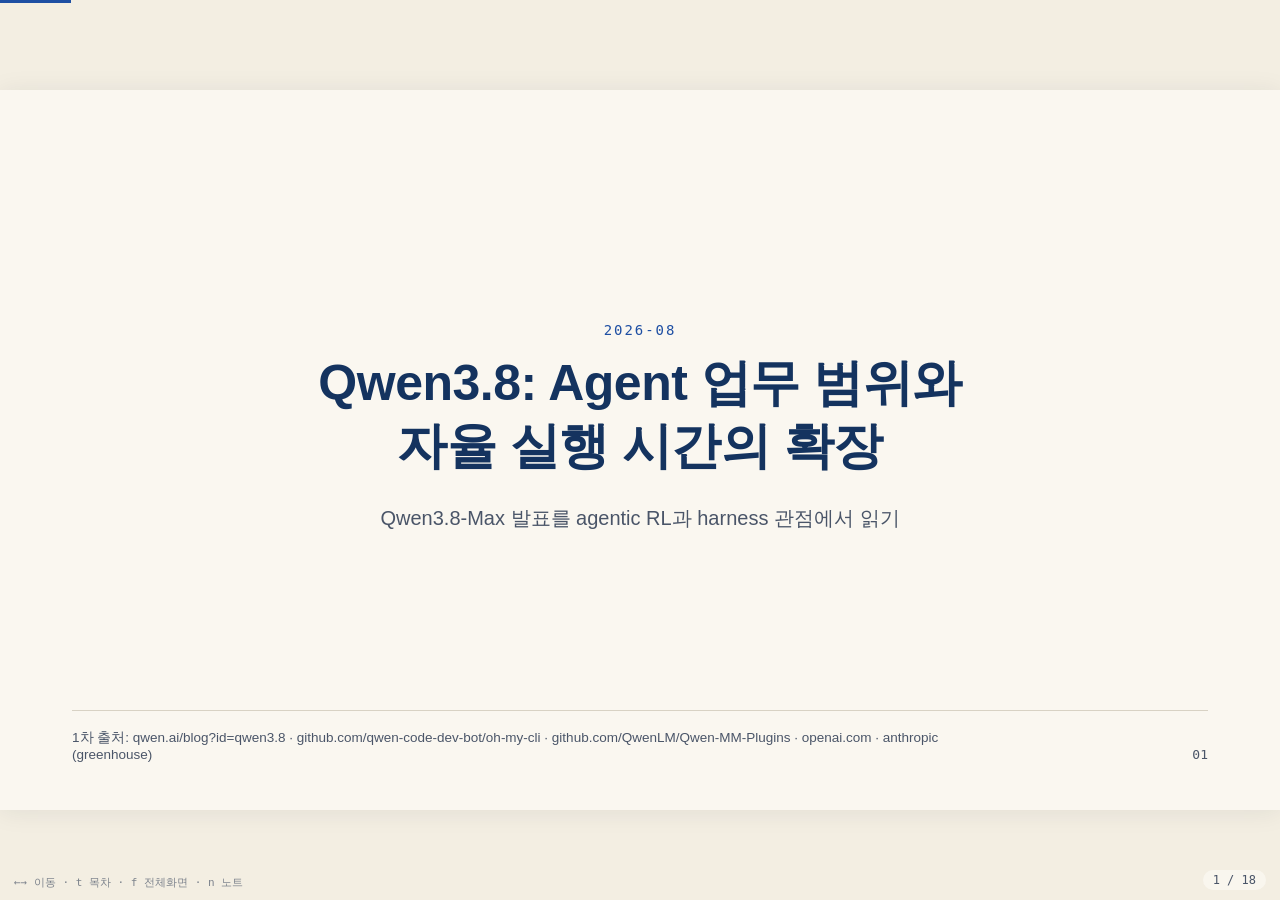
==== docs/index.html @ dcc26cba "oh-my-cli 영상 16:9 비율 고정, GitHub 스크린샷 poster 제거, 크게 열기 링크 추가 Co-Authored-By: Claude Fable 5 <noreply@" ====
<!DOCTYPE html>
<html lang="ko">
<head>
<meta charset="utf-8">
<meta name="viewport" content="width=device-width, initial-scale=1">
<title>Qwen3.8: Agent 업무 범위와 자율 실행 시간의 확장</title>
<link rel="stylesheet" href="styles/deck.css">
<link rel="stylesheet" href="styles/print.css">
</head>
<body>

<div id="progress"></div>
<div id="hud"></div>
<div id="help">←→ 이동 · t 목차 · f 전체화면 · n 노트</div>
<div id="toc"><h2>목차</h2><ol></ol></div>
<div id="notesPanel"></div>

<div id="stage">

<!-- ═══════════ 1. 오프닝 ═══════════ -->
<section class="slide" data-title="오프닝 — 모델인가, 시스템인가">
  <div class="slide-body center">
    <div class="kicker">2026-08</div>
    <h1 style="font-size:50px; max-width:1050px">Qwen3.8: Agent 업무 범위와<br>자율 실행 시간의 확장</h1>
    <p style="margin-top:26px; font-size:20px; color:var(--ink-soft)">
      Qwen3.8-Max 발표를 agentic RL과 harness 관점에서 읽기
    </p>
  </div>
  <div class="footer">
    <span class="src">1차 출처: qwen.ai/blog?id=qwen3.8 · github.com/qwen-code-dev-bot/oh-my-cli · github.com/QwenLM/Qwen-MM-Plugins · openai.com · anthropic (greenhouse)</span>
    <span class="pagenum">01</span>
  </div>
  <aside class="notes">
    <p><b>1분.</b> 훅: "Qwen3.8 발표에서 benchmark 표보다 오래 기억에 남는 건, 16일 동안 사람 개입 없이 CLI 제품을 유지보수한 저장소와 500턴짜리 칩 설계 trajectory다."</p>
    <p>오늘 발표는 리뷰가 아니라 해석이다: 이 발표가 agentic RL과 harness 관점에서 무엇을 의미하는가. 공식 주장과 발표자 해석을 색으로 구분해 두었다(파랑=Qwen 공식, 주황=해석).</p>
  </aside>
</section>

<!-- ═══════════ 2. 무엇이 다른가 ═══════════ -->
<section class="slide" data-title="Qwen3.8 발표가 일반 model release와 다른 점">
  <div class="kicker">Why this release is different</div>
  <h2>지식·추론·context 길이가 아니라, "어디까지 맡길 수 있는가"를 보여준다</h2>
  <div class="slide-body">
    <div class="cols">
      <div>
        <h3>기존 frontier release의 서사</h3>
        <ul>
          <li>지식·추론 benchmark 점수</li>
          <li>context length 확장</li>
          <li>단일 응답 품질 (one-shot answer quality)</li>
          <li>모델 카드 중심의 능력 서술</li>
        </ul>
      </div>
      <div>
        <h3>Qwen3.8 발표의 서사</h3>
        <ul>
          <li>16일 자율 운영된 실제 GitHub 프로젝트 <span class="ev l2">repo 확인</span></li>
          <li>125시간 논문 재현·개선 run <span class="ev l1">공식 주장</span></li>
          <li>500-turn 칩 설계 trajectory <span class="ev l1">공식 주장</span></li>
          <li>RL environment scaling 방법론 자체를 서술</li>
        </ul>
      </div>
    </div>
    <div class="card" style="font-size:15.5px; padding:10px 18px; margin-bottom:10px">
      <strong>Model 기본 사항</strong> — Qwen3.8-Max: 2.4T params (95B active) <span class="ev l1">공식</span> ·
      Qwen-Max급 최초 open weights ("next week" 예고, 발표 시점 미공개) · 1M context는 본문이 아닌
      Codex/OpenClaw config snippet에서만 확인 · tech report/model card 없음 (2026-08-07 기준)
    </div>
    <div class="interp">
      Frontier 경쟁이 "답변 품질"에서 "검증 가능한 feedback loop 안에서 얼마나 복잡한 일을
      얼마나 오래 자율적으로 끝내는가"로 확장되고 있다.
    </div>
  </div>
  <div class="footer"><span class="src">"Qwen3.8-Max: A New Bar for Coding and Cowork" — qwen.ai/blog?id=qwen3.8, 2026-08-03 발표, 2026-08-07 열람</span><span class="pagenum">02</span></div>
  <aside class="notes">
    <p><b>1.5분.</b> 청중이 이미 아는 것(벤치마크 릴리스의 전형적 구조)은 왼쪽 열로 한 문장에 처리. 오른쪽 열의 세 사례가 오늘 발표의 뼈대라고 예고.</p>
    <p>주의: "Qwen3.8이 최고 모델"이라는 주장을 하려는 게 아님을 명시. 증거 수준 배지 체계(공식 주장/repo 확인/해석)를 여기서 소개.</p>
  </aside>
</section>

<!-- ═══════════ 3. 3층 분해 ═══════════ -->
<section class="slide" data-title="무엇이 바뀌었나 — architecture가 아니라 environment">
  <div class="kicker">What actually changed</div>
  <h2>아키텍처는 Qwen3.5 그대로 — 바뀐 것은 RL environment다</h2>
  <div class="slide-body">
    <div class="cols" style="gap:22px">
      <div class="card" style="border-top:4px solid var(--line)">
        <h3 style="color:var(--ink-soft)">Model architecture — 새것 없음</h3>
        <ul style="font-size:18px">
          <li>"Built upon the architectural foundation of Qwen 3.5" <span class="ev l1">공식</span></li>
          <li>2.4T params (95B active)로 scale</li>
          <li>새 아키텍처 요소 발표 없음 · tech report 없음</li>
        </ul>
      </div>
      <div class="card" style="border-top:4px solid var(--blue)">
        <h3>Post-training — RL environment 다양화</h3>
        <ul style="font-size:18px">
          <li>Task × Workspace × Harness 조합 확장</li>
          <li>universal reward · 4축 online balancer</li>
          <li>학습 환경 = Claude Code·Codex 등 <strong>실제 inference harness</strong> 그 자체</li>
        </ul>
      </div>
      <div class="card" style="border-top:4px solid var(--amber)">
        <h3>발표 방식 — 극한 use case 시연</h3>
        <ul style="font-size:18px">
          <li>16일 자율 소프트웨어 운영 (oh-my-cli)</li>
          <li>125시간 논문 재현·개선</li>
          <li>500-turn 칩 설계</li>
        </ul>
      </div>
    </div>
    <div class="interp" style="margin-top:8px">
      이 RL 학습의 목적은 결국 <strong>inference-time harness를 잘 쓰는 모델</strong>을 만드는 것이다.
      Qwen3.8의 새로움은 model architecture가 아니라, 얼마나 다양한 environment에서 RL을 돌렸는가와
      그 결과를 얼마나 긴 자율 실행으로 보여주는가에 있다.
    </div>
  </div>
  <div class="footer"><span class="src">"Built upon the architectural foundation of Qwen 3.5, Qwen 3.8-Max scales to 2.4 trillion parameters" — Qwen3.8 blog</span><span class="pagenum">03</span></div>
  <aside class="notes">
    <p><b>2분.</b> 발표 전체의 프레임을 여기서 세운다: 이번 릴리스에서 모델 쪽의 새로움은 없다(공식적으로 Qwen3.5 아키텍처 기반, 신규 아키텍처 발표 없음). 새로움은 post-training의 RL environment 다양화이고, 그 목적은 inference-time harness 사용 능력이다.</p>
    <p>포인트: 학습에 쓰인 harness(Claude Code, Codex 등)가 곧 사용자가 실제로 쓰는 harness다 — training environment와 inference environment가 같은 물건이라는 것이 이 접근의 핵심. 이후 슬라이드(4: 두 loop, 5–7: environment 확장 방법, 9–13: 극한 use case)가 이 세 칸을 각각 전개한다.</p>
  </aside>
</section>

<!-- ═══════════ 4. 두 개의 loop ═══════════ -->
<section class="slide" data-title="Training loop vs Inference loop">
  <div class="kicker">Two loops, one harness</div>
  <h2>Training-time RL loop와 Inference-time agent loop</h2>
  <div class="slide-body">
    <div class="cols" style="gap:28px">
      <div class="card" style="border-top:4px solid var(--amber)">
        <h3>A · Training-time agentic RL loop</h3>
        <div class="flow" style="justify-content:flex-start; gap:6px">
          <span class="node">Task/workspace sampler</span><span class="arr">→</span>
          <span class="node">Harness/env constructor</span><span class="arr">→</span>
          <span class="node">Policy</span><span class="arr">→</span>
          <span class="node">Tool action ⇄ Env</span><span class="arr">→</span>
          <span class="node">Trajectory</span><span class="arr">→</span>
          <span class="node alt">Verifier / rubric judge</span><span class="arr">→</span>
          <span class="node alt">Reward</span><span class="arr">→</span>
          <span class="node hot">RL learner → weight update</span>
        </div>
      </div>
      <div class="card" style="border-top:4px solid var(--teal)">
        <h3>B · Inference-time agent loop</h3>
        <div class="flow" style="justify-content:flex-start; gap:6px">
          <span class="node">User task</span><span class="arr">→</span>
          <span class="node">Harness</span><span class="arr">→</span>
          <span class="node">Model</span><span class="arr">→</span>
          <span class="node">Tool action ⇄ Env</span><span class="arr">→</span>
          <span class="node alt">Test / verifier</span><span class="arr">→</span>
          <span class="node">retry 또는 완료</span>
        </div>
        <p style="font-size:17px; margin-top:10px; color:var(--ink-soft)">이 loop에서는 일반적으로 <strong>model weight가 업데이트되지 않는다</strong>.</p>
      </div>
    </div>
    <div class="interp">
      "한 번의 500-turn trajectory 안에서 결과가 좋아졌다"는 것은 closed-loop <strong>in-context adaptation</strong>을
      보여준다. 그 자체로 실행 중 model weight가 온라인 업데이트됐다는 뜻은 아니다.
    </div>
  </div>
  <div class="footer"><span class="src">loop 구조: Qwen3.8 blog 서술 기반 발표자 재구성</span><span class="pagenum">04</span></div>
  <aside class="notes">
    <p><b>2분.</b> 두 loop의 앞부분은 동형(model→tool→env→verifier)이고, 차이는 꼬리(reward→learner→weight update)에만 있다는 점을 강조. 그래서 같은 harness를 양쪽에 재사용할 수 있고, 그것이 Qwen 전략의 핵심.</p>
    <p>용어 주의(질문 대비): Qwen 원문의 "self-evolution"·"continuous learning"은 사례별로 (a) context 안에서 다음 action을 바꾸는 in-context adaptation(칩 500-turn, E-commerce 2,000 rounds), 또는 (b) code·workflow 같은 외부 artifact 수정(oh-my-cli)을 가리킨다. 실행 중 weight update는 어느 사례에도 없다 — weight가 바뀌는 것은 training pipeline의 learner뿐.</p>
  </aside>
</section>

<!-- ═══════════ 5. 환경 확장 축 ═══════════ -->
<section class="slide" data-title="Task × Workspace × Harness scaling">
  <div class="kicker">Environment scaling</div>
  <h2>환경을 하나씩 손으로 만들지 않고, 세 축의 곱으로 늘린다</h2>
  <div class="slide-body">
    <div class="card" style="text-align:center; font-family:var(--mono); font-size:19px; padding:14px">
      Environment instance = <span style="color:var(--blue)">Task spec</span> ×
      <span style="color:var(--teal)">Initial workspace</span> ×
      <span style="color:var(--amber)">Harness(category/version/skills)</span> ×
      Tool availability × Verifier/rubric × Budget/termination
    </div>
    <div class="cols" style="flex:1; min-height:0">
    <div class="diagram" style="flex:1.6">
      <svg viewBox="0 0 1130 360" font-family="var(--sans)" font-size="16">
        <defs><marker id="ar" viewBox="0 0 10 10" refX="9" refY="5" markerWidth="7" markerHeight="7" orient="auto"><path d="M0,0L10,5L0,10z" fill="#4a5568"/></marker></defs>
        <g text-anchor="middle">
          <rect x="465" y="6" width="200" height="44" rx="8" fill="#dce7f7" stroke="#1e4fa3" stroke-width="1.5"/>
          <text x="565" y="33" fill="#14335f" font-weight="600">Online task/data balancer</text>
          <line x1="565" y1="50" x2="565" y2="76" stroke="#4a5568" stroke-width="1.5" marker-end="url(#ar)"/>
          <rect x="285" y="78" width="150" height="40" rx="8" fill="#fff" stroke="#1e4fa3" stroke-width="1.5"/><text x="360" y="103" fill="#14335f">Task spec</text>
          <text x="455" y="103" fill="#4a5568">×</text>
          <rect x="475" y="78" width="150" height="40" rx="8" fill="#fff" stroke="#0e7a6e" stroke-width="1.5"/><text x="550" y="103" fill="#0e7a6e">Workspace</text>
          <text x="645" y="103" fill="#4a5568">×</text>
          <rect x="665" y="78" width="180" height="40" rx="8" fill="#fff" stroke="#b4690e" stroke-width="1.5"/><text x="755" y="103" fill="#b4690e">Harness config</text>
          <line x1="565" y1="118" x2="565" y2="140" stroke="#4a5568" stroke-width="1.5" marker-end="url(#ar)"/>
          <rect x="465" y="142" width="200" height="40" rx="8" fill="#dce7f7" stroke="#1e4fa3" stroke-width="1.5"/><text x="565" y="167" fill="#14335f" font-weight="600">Qwen3.8 policy</text>
          <line x1="565" y1="182" x2="565" y2="204" stroke="#4a5568" stroke-width="1.5" marker-end="url(#ar)"/>
          <text x="620" y="198" fill="#4a5568" font-size="13">actions ↓ ↑ observations</text>
          <rect x="445" y="206" width="240" height="40" rx="8" fill="#fff" stroke="#0e7a6e" stroke-width="1.5"/><text x="565" y="231" fill="#0e7a6e">Tools / runtime / GUI / files</text>
          <line x1="565" y1="246" x2="565" y2="268" stroke="#4a5568" stroke-width="1.5" marker-end="url(#ar)"/>
          <rect x="475" y="270" width="180" height="36" rx="8" fill="#fff" stroke="#1e4fa3" stroke-width="1.5"/><text x="565" y="293" fill="#14335f">Trajectory</text>
          <line x1="655" y1="288" x2="760" y2="288" stroke="#4a5568" stroke-width="1.5" marker-end="url(#ar)"/>
          <rect x="762" y="262" width="290" height="52" rx="8" fill="#ddf0ed" stroke="#0e7a6e" stroke-width="1.5"/>
          <text x="907" y="284" fill="#0e7a6e">Execution checks · rubric judge</text>
          <text x="907" y="304" fill="#0e7a6e">visual judge · agent inspector</text>
          <line x1="907" y1="262" x2="907" y2="216" stroke="#4a5568" stroke-width="1.5" marker-end="url(#ar)"/>
          <rect x="822" y="176" width="170" height="40" rx="8" fill="#f7ead8" stroke="#b4690e" stroke-width="1.5"/><text x="907" y="201" fill="#b4690e" font-weight="600">RL learner</text>
          <text x="1052" y="160" fill="#b4690e" font-size="14">reward ↑</text>
          <line x1="907" y1="176" x2="907" y2="130" stroke="#b4690e" stroke-width="1.5" marker-end="url(#ar)" stroke-dasharray="5 3"/>
          <text x="907" y="118" fill="#b4690e" font-weight="600">Weight update</text>
        </g>
      </svg>
    </div>
    <figure style="flex:1; display:flex; flex-direction:column; justify-content:center; min-width:0">
      <img src="assets/qwen/fig1-env-scaling.png" alt="RL environment 수에 따른 벤치마크 점수 상승 (Qwen 공식 Figure 1)" style="max-height:300px; object-fit:contain">
      <figcaption>공식 Fig 1: SFT baseline 0.474 → best checkpoint <strong>0.725 @ 4,000 envs</strong> (10+ 벤치마크 종합) — 이 수치는 본문이 아닌 그림에만 존재</figcaption>
    </figure>
    </div>
    <p style="font-size:15px; color:var(--ink-soft)">좌측 diagram — 실선: Qwen 공식 서술 근거 · 점선/주황: 미공개 상세를 표준 RL 구조로 보완한 발표자 재구성. 원문: Task(single→multi-task→multi-day) × Workspace(multi-file→hierarchical→heterogeneous) × Harness(category, version, skills)가 "compounds combinatorially"</p>
  </div>
  <div class="footer"><span class="src">Qwen3.8 blog — environment scaling section, 2026-08-07 열람</span><span class="pagenum">05</span></div>
  <aside class="notes">
    <p><b>2분.</b> 강조: "harness가 category/version/skills를 갖는 독립 축"이라는 게 Qwen 서술의 새로운 부분. 환경 수가 축의 곱으로 늘어난다는 combinatorial scaling 주장.</p>
    <p>단, 다음 슬라이드에서 이 주장의 정확한 범위를 좁힌다고 예고.</p>
  </aside>
</section>

<!-- ═══════════ 6. Multi-harness 주장의 범위 ═══════════ -->
<section class="slide" data-title="Multi-harness RL 주장의 정확한 범위">
  <div class="kicker">Scope of the claim</div>
  <h2>Multi-harness RL — 주장하는 것과 주장하지 않는 것</h2>
  <div class="slide-body">
    <div class="cols">
      <div>
        <h3 style="color:var(--teal)">Qwen이 주장하는 것 <span class="ev l1">공식</span></h3>
        <ul style="font-size:18px">
          <li>"jointly scaling RL environments and compute" → "general working competence"를 QwenWork · Claude Code · Codex · OpenClaw · Hermes에서 "uniformly" 향상</li>
          <li>Task/Workspace/Harness 독립 축 — 환경마다 개별 구축 없이 조합으로 확장 ("compounds combinatorially")</li>
        </ul>
        <figure>
          <img src="assets/qwen/fig2-cross-harness.png" alt="Cross-harness generalization (Qwen 공식 Figure 2)" style="max-height:180px">
          <figcaption style="font-size:12.5px">공식 Fig 2 — CoWorkBench: QwenWork 73.2 / Claude Code 74.6 / Codex 75.8 / OpenClaw 74.8 / Hermes 73.3.<br><strong>단 비교 모델들은 OpenClaw(JobBench는 OpenCode) 단일 harness로만 평가</strong></figcaption>
        </figure>
      </div>
      <div>
        <h3 style="color:var(--red)">공식 자료로 확인 안 되는 것 <span class="ev open">미공개</span></h3>
        <ul style="font-size:19px">
          <li>전체 task × workspace × harness 조합의 학습 matrix</li>
          <li>harness별 sampling 비율 · trajectory 수</li>
          <li>Figure의 harness들이 전부 training set에 포함됐는지</li>
          <li>공개 사례 harness와 RL training harness의 config 동일성</li>
          <li>RL algorithm · rollout 수</li>
        </ul>
      </div>
    </div>
    <div class="interp">
      가장 정확한 요약: "task·workspace·harness를 분리 가능한 축으로 만들고 <strong>다양한 조합에서</strong>
      rollout을 생성하는 방향으로 확장했다고 주장한다. 전수 학습 matrix와 비율은 공개하지 않았다."
      — 여러 harness에서 성능이 비슷하다는 결과는 harness-invariant policy의 증거일 수도,
      비슷한 affordance를 가진 scaffold에서 평가됐다는 뜻일 수도 있다.
    </div>
  </div>
  <div class="footer"><span class="src">Qwen3.8 blog 본문·각주 대조, 2026-08-07 · harness별 평가 설정 → Appendix A</span><span class="pagenum">06</span></div>
  <aside class="notes">
    <p><b>2분.</b> 이 슬라이드가 발표의 지적 성실성을 보여주는 곳. harness가 바뀌면 무엇이 달라지는지(tool schema, compaction, retry policy, budget) 구두로 3~4개만 예시.</p>
    <p>질문 던지기: "여러 harness에서 비슷한 성능 = model이 harness-invariant인가, scaffold들이 서로 닮았기 때문인가?" — 통제 실험(같은 model, harness만 교체) 공개 여부는 Appendix open questions.</p>
  </aside>
</section>

<!-- ═══════════ 7. Universal reward + balancing ═══════════ -->
<section class="slide" data-title="Universal reward와 online data balancing">
  <div class="kicker">Reward &amp; data engine</div>
  <h2>이종 task에 reward를 주는 방법, 그리고 batch를 지키는 방법</h2>
  <div class="slide-body">
    <div class="cols">
      <div>
        <h3>Universal reward system <span class="ev l1">공식</span></h3>
        <ul style="font-size:18px">
          <li><strong>Execution-based checking</strong> — test·실행 결과</li>
          <li><strong>Rubric-conditioned adjudication</strong> — text 및 rendered visual output 평가</li>
          <li><strong>Agentic inspection</strong> — trajectory 자체를 검사</li>
          <li>"automatically scalable rubrics" 아래 하나의 reward system으로 통합 — task-specific verifier 유지보수의 비일관성 제거가 명시된 동기</li>
        </ul>
        <p style="font-size:15.5px; color:var(--ink-soft); margin-top:8px">
          난점: normalization · sparsity · judge bias · correlated error · <strong>reward hacking</strong>.
          aggregation formula 미공개 — 수식을 지어내지 않는다. reward hacking 인지의 공식 증거:
          NL2Repo 각주 "To prevent reward hacking, we disable Bash commands … such as pip download,
          pip install, and git clone" <span class="ev l1">공식</span>
        </p>
      </div>
      <div>
        <h3>Online data balancer <span class="ev l1">공식</span></h3>
        <div class="claim" style="font-size:16px; margin-top:0">
          "shapes every batch to keep its distribution over <strong>tasks, difficulty, workspaces, and
          harnesses</strong> highly balanced, suppressing inter-batch gradient variance"
        </div>
        <ul style="font-size:17.5px">
          <li>쉬운 task의 batch 독점, 긴 task의 compute 독점 방지</li>
          <li>성공률 ~0%/~100% task의 학습 신호 소실 관리</li>
          <li>환경별 reward scale 차이 → inter-batch gradient variance 억제가 명시 목적</li>
        </ul>
        <p style="font-size:15.5px; color:var(--ink-soft); margin-top:6px">
          balancing 축 4개(harness 포함)는 원문에 명시됨. 단 축별 <strong>목표 분포·비율은 미공개</strong>.
          실패 trajectory 활용·off-policy 재사용 여부도 미공개.
        </p>
      </div>
    </div>
  </div>
  <div class="footer"><span class="src">Qwen3.8 blog — reward &amp; data sections, 2026-08-07 열람 · 상세 논점 → Appendix C</span><span class="pagenum">07</span></div>
  <aside class="notes">
    <p><b>2분.</b> 청중 수준 고려: RLHF reward model과의 차이를 한 문장으로 — "단일 scalar 선호 모델이 아니라, deterministic verifier와 rubric judge의 혼합 스택".</p>
    <p>reward hacking 화두: verifier가 코드면 agent가 verifier를 고칠 수 있는가? → open questions로 연결.</p>
  </aside>
</section>

<!-- ═══════════ oh-my-cli ═══════════ -->
<section class="slide" data-title="사례 1 — oh-my-cli">
  <div class="kicker">Case 1 · Long-running software maintenance</div>
  <h2>oh-my-cli — 프로젝트와 harness의 동시 진화</h2>
  <div class="slide-body">
    <div class="cols">
      <div style="flex:1.2">
        <div class="flow" style="justify-content:flex-start; gap:6px; margin-bottom:14px">
          <span class="node">Community feedback</span><span class="arr">→</span>
          <span class="node">GitHub Issue 정규화</span><span class="arr">→</span>
          <span class="node alt">ready → leased → active</span><span class="arr">→</span>
          <span class="node">Agent dispatch</span><span class="arr">→</span>
          <span class="node">code/test/preview</span><span class="arr">→</span>
          <span class="node alt">unit·E2E·lifecycle test + CI</span><span class="arr">→</span>
          <span class="node">PR → merge / recovery</span><span class="arr">→</span>
          <span class="node hot">watchdog → 다음 issue</span>
        </div>
        <div class="tiles">
          <div class="tile"><div class="num">16일</div><div class="lbl">autonomous operation</div></div>
          <div class="tile"><div class="num">265</div><div class="lbl">commits</div></div>
          <div class="tile"><div class="num">127</div><div class="lbl">PRs</div></div>
          <div class="tile"><div class="num">151</div><div class="lbl">issues</div></div>
        </div>
        <p style="font-size:14px; color:var(--ink-soft); margin-top:6px">수치 기준일 2026-07-30 (Qwen 공식) <span class="ev l1">공식</span> · GitHub API 대조 2026-08-07: <strong>세 수치 모두 정확히 일치</strong> (created&lt;2026-07-31 필터) <span class="ev l2">repo 확인</span> · 현재 676 commits / 322 PRs / 388 issues, 계속 진행 중</p>
      </div>
      <div style="flex:1; display:flex; flex-direction:column; min-height:0">
        <figure style="flex:1; min-height:0; display:flex; flex-direction:column; justify-content:center">
          <video controls preload="metadata" style="width:100%; aspect-ratio:16/9; object-fit:contain; background:#000">
            <source src="assets/oh-my-cli/autonomous-run.mp4" type="video/mp4">
          </video>
          <figcaption>Qwen 공식 영상 ("10+ day long-horizon autonomous coding run") ·
            <a href="assets/oh-my-cli/autonomous-run.mp4" target="_blank">새 창에서 크게 열기</a> ·
            <a href="https://github.com/qwen-code-dev-bot/oh-my-cli">github.com/qwen-code-dev-bot/oh-my-cli</a></figcaption>
        </figure>
        <div class="interp" style="font-size:15px; margin-bottom:0">
          장기 실행을 <strong>가능하게 하는</strong> state·dispatch·verification·recovery 기계장치
          (<code>AUTONOMY.md</code>, <code>.autonomy/</code>, agent-ready/active/blocked label)가 함께 있는 사례.
          단, harness 규칙 수정은 <strong>agent가 issue로 제안 → 사람 maintainer가 반영</strong> —
          완전한 자기수정이 아니다. <span class="ev l2">repo 확인</span>
        </div>
      </div>
    </div>
  </div>
  <div class="footer"><span class="src">github.com/qwen-code-dev-bot/oh-my-cli (Apache-2.0, 2026-07-13 생성) · 개선 대상: 제품 코드·테스트·workflow — model weight 개선 아님 · 대표 artifact: Issue #546, PR #547, PR #710</span><span class="pagenum">09</span></div>
  <aside class="notes">
    <p><b>2분.</b> "Qwen이 CLI를 만들었다"로 축약하지 않기. 상태 전이 label(agent-ready→active→blocked/failed)이 곧 스케줄러이자 lease 기반 동시성 제어.</p>
    <p>대표 artifact 구두 소개: <b>Issue #546</b> — auto-triage→lease→구현→tmux E2E 영수증→CI 실패 감지 후 b7ce6de로 수정→lease 해제까지 약 53분의 전체 lifecycle이 코멘트에 남아 있음. <b>PR #710</b> — merge 후 dogfooding 중 직전 PR #709가 만든 verifier 버그를 스스로 발견·수정한 recovery 사례.</p>
    <p>정직한 단서: 사람 maintainer(qqqys, 13 commits)는 governance만 담당, 제품 코드는 bot(663 commits)만 작성. "self-evolving harness"라는 공식 표현에서 발전한 것은 code·workflow 같은 외부 artifact이지 model weight가 아니다. "16일"은 7/13–7/29 구간(활동일 ~14일)과 부합.</p>
  </aside>
</section>

<!-- ═══════════ 10. 논문 재현 ═══════════ -->
<section class="slide" data-title="사례 2 — 논문 재현에서 개선까지">
  <div class="kicker">Case 2 · Research loop</div>
  <h2>논문 재현 → 가설 → 수정 → 재실행 — 125시간의 research loop</h2>
  <div class="slide-body">
    <div class="flow" style="margin-bottom:16px">
      <span class="node">Paper</span><span class="arr">→</span>
      <span class="node">pipeline 재구성</span><span class="arr">→</span>
      <span class="node">data processing</span><span class="arr">→</span>
      <span class="node">training code</span><span class="arr">→</span>
      <span class="node alt">GPU run</span><span class="arr">→</span>
      <span class="node alt">evaluation</span><span class="arr">→</span>
      <span class="node hot">hypothesis</span><span class="arr">→</span>
      <span class="node">modification</span><span class="arr">→</span>
      <span class="node">rerun · analysis</span>
    </div>
    <div class="cols">
      <div>
        <div class="tiles" style="flex-wrap:wrap">
          <div class="tile"><div class="num">125h</div><div class="lbl">연속 작업</div></div>
          <div class="tile"><div class="num">33</div><div class="lbl">GPU training runs</div></div>
          <div class="tile"><div class="num">+2.7</div><div class="lbl">AIME24 vs 원 논문 방법</div></div>
        </div>
        <ul style="font-size:17.5px; margin-top:12px">
          <li>~37시간: 원 논문 six main findings 재현 — 논문 방법이 random 대비 AIME24 +7.7% <span class="ev l1">공식</span></li>
          <li>~88시간: "four rounds"에 걸쳐 자체 개선 아이디어 18개 — 49.58% → 52.29% (+2.71) <span class="ev l1">공식</span></li>
          <li>~7,600 LoC · <strong>1,100+ actions</strong> · 시작 조건 "nothing but the paper and a set of GPUs"</li>
        </ul>
      </div>
      <div>
        <h3>이 사례의 verifier는 무엇이었나</h3>
        <ul style="font-size:17.5px">
          <li>training loss · benchmark accuracy</li>
          <li>replication target (원 논문 수치와의 일치)</li>
          <li>GPU job success/failure</li>
          <li>AIME24 score · 가설별 비교 결과</li>
        </ul>
        <p style="font-size:15.5px; color:var(--ink-soft); margin-top:8px">
          과장 주의: 새 일반 이론의 발견이 아니라 <strong>특정 experimental setup 안에서의 개선</strong>.
          독립 재현은 미확인 <span class="ev open">미검증</span>. 긴 실행 시간 ≠ 연구 신뢰성.
        </p>
      </div>
    </div>
  </div>
  <div class="footer"><span class="src">Qwen3.8 blog · 대상 논문: <strong>arXiv 2605.22389</strong> "Unified Data Selection for LLM Reasoning" (Li et al., 2026-05 — HES metric, AIME24/25 평가). 사전에 받은 후보 ID 2608.01964는 다른 논문(LongHorizon-Harness)으로 확인 — 검증 상세는 sources</span><span class="pagenum">10</span></div>
  <aside class="notes">
    <p><b>2분.</b> 재현(37h)과 개선(88h)의 비율이 흥미로운 포인트 — 재현은 결정적 verifier(원 논문 수치)가 있어 빠르고, 개선은 탐색이라 느리다.</p>
    <p>Round별 결과(질문 대비): ① difficulty-split +0.84 → 50.42% ② entropy–score-gap weighting +2.09 → 51.67% ③ selection width tuning +1.67 → 51.25% ④ "nhighgate"(hard decision point 수 세기) +2.71 → 52.29%. base model은 Qwen3-8B fine-tuning.</p>
    <p>연구도 "검증 가능한 feedback loop"로 환원되는 순간 agent task가 된다는 게 이 사례의 요지. 원문 표현 정확성: "1,100+ actions"(tasks 아님), "four rounds"(stages 아님).</p>
  </aside>
</section>

<!-- ═══════════ 11. 칩 환경 + EDA 매핑 ═══════════ -->
<section class="slide" data-title="칩 설계 environment와 EDA 매핑">
  <div class="kicker">Case 3 · Chip design as an RL-shaped environment</div>
  <h2>EDA 스택을 agent/RL 구성요소로 읽기</h2>
  <div class="slide-body">
    <table class="small" style="margin-bottom:10px">
      <tr><th>Chip-design component</th><th>기술적 역할</th><th>Agent/RL 대응</th></tr>
      <tr><td>Natural-language spec + stub RTL</td><td>목표·제약, 초기 설계 상태</td><td>Task specification · Initial state</td></tr>
      <tr><td>RTL/Verilog edit</td><td>회로 동작 변경</td><td><strong>Agent action</strong></td></tr>
      <tr><td>Icarus Verilog + cocotb</td><td>RTL simulation · 기능 검사</td><td>Executable runtime · <strong>Deterministic verifier</strong></td></tr>
      <tr><td>Simulation log</td><td>실패 원인 단서</td><td><strong>Observation</strong></td></tr>
      <tr><td>Yosys (cell count)</td><td>synthesis · 논리 면적 proxy</td><td>Compiler · Optimization signal</td></tr>
      <tr><td>OpenROAD + Nangate45</td><td>physical flow · platform rules</td><td>Downstream environment · Target rules</td></tr>
      <tr><td>STA / timing slack / wire / area</td><td>물리 제약 검증</td><td>Performance verifier · Signed metrics</td></tr>
      <tr><td>Design iteration / 전체 실행</td><td>수정→실행→평가</td><td>Environment step · <strong>Long-horizon trajectory</strong></td></tr>
    </table>
    <div style="display:flex; gap:40px">
      <div style="flex:1">
        <p style="font-size:16.5px"><strong>왜 매력적인가:</strong> action이 명시적 · tool 실행이 observation 제공 · correctness 자동 검증 · metric 정량적 — verifier 자동화가 용이.</p>
      </div>
      <div style="flex:1">
        <p style="font-size:16.5px"><strong>왜 어려운가:</strong> 긴 tool latency · sparse success · tool crash · proxy reward overfitting · local 개선↔global PPA 악화 · 긴 credit-assignment horizon.</p>
      </div>
    </div>
    <p style="font-size:13.5px; color:var(--ink-soft)">※ 완전히 동일한 개념이 아니라 AI 전문가의 이해를 위한 대응 관계. coding agent 대응표·EDA glossary → Appendix D/E</p>
  </div>
  <div class="footer"><span class="src">flow: Icarus Verilog → cocotb → Yosys → OpenROAD (Nangate45 PDK) — Qwen3.8 blog chip-design section</span><span class="pagenum">11</span></div>
  <aside class="notes">
    <p><b>2.5분.</b> 반도체 공정 강의처럼 하지 않기 — 표의 오른쪽 열이 주인공. "cocotb=unit test, Yosys cell count=성능 metric, OpenROAD=integration 환경"처럼 coding agent와의 유비로 설명.</p>
    <p>task 자체 소개(원문 확인): "GCD/RSA cryptographic hardware accelerator" — modular exponentiation + modular multiplication, GCD datapath/control path 기반. 4·6·8·16-bit 구성에서 randomized cocotb로 bit-exact 검증, 면적은 WIDTH=16에서 Yosys cell count로 판정. 입력은 task 설명 + 빈 module template의 stub RTL + 평가 script뿐 — "Without any golden reference designs or human intervention". simulator는 페이지 표기 그대로 "Iverilog"(=Icarus Verilog).</p>
  </aside>
</section>

<!-- ═══════════ 12. 500-turn trajectory ═══════════ -->
<section class="slide" data-title="500-turn chip trajectory">
  <div class="kicker">Case 3 · The trajectory</div>
  <h2>단일 연속 run: 500 turns · 71 evaluations · 8,298 → 678 gates</h2>
  <div class="slide-body">
    <div class="diagram" style="flex:1.4">
      <svg viewBox="0 0 1140 330" font-family="var(--sans)">
        <!-- log-scale-ish gate count curve; x = turn 0..500 -->
        <g stroke="#d8d2c4" stroke-width="1">
          <line x1="70" y1="280" x2="1100" y2="280"/><line x1="70" y1="30" x2="70" y2="280"/>
        </g>
        <g font-size="13" fill="#4a5568">
          <text x="60" y="285" text-anchor="end">0</text>
          <text x="70" y="300" text-anchor="middle">turn 0</text>
          <text x="1100" y="300" text-anchor="middle">turn 500</text>
        </g>
        <!-- points: turn->x: 70 + t*2.06 ; gates->y: log scale 678..8298 mapped 60..270 -->
        <polyline fill="none" stroke="#1e4fa3" stroke-width="3"
          points="70,60 115,178 169,214 303,244 589,258 982,268 1100,270"/>
        <g fill="#1e4fa3" font-size="14">
          <circle cx="70" cy="60" r="5"/><text x="82" y="56">8,298 gates — 최초 기능 통과 설계</text>
          <circle cx="115" cy="178" r="5"/><text x="127" y="172">turn 22 · 2,010 — modulo divider를 iterative shift-subtract로 재설계</text>
          <circle cx="169" cy="214" r="5"/><text x="181" y="208">turn 35–48 · 1,304 — redundancy 제거·bit-width trimming</text>
          <circle cx="303" cy="244" r="5"/><text x="315" y="238">turn 60–113 · 907 — register·FSM pruning</text>
          <circle cx="589" cy="258" r="5"/><text x="601" y="252">turn 170–252 · 765 — module fusion·logic sharing</text>
          <circle cx="982" cy="268" r="5"/><text x="700" y="290" fill="#b4690e">turn 443–500 · 678 — gate-level refinement</text>
        </g>
        <text x="30" y="160" fill="#4a5568" font-size="13" transform="rotate(-90 30 160)">Yosys cell count (log)</text>
      </svg>
    </div>
    <div class="cols" style="flex:0.6; gap:24px">
      <div class="interp" style="font-size:16.5px; margin:0">
        최대 개선은 syntax fix가 아니라 <strong>algorithm/datapath 수준의 rewrite</strong>(turn 22 — 한 번의
        결정으로 6,288 gates, 전체 감소량의 80%+ <span class="ev l1" style="vertical-align:0">공식</span>)에서
        나왔다. 후반 250턴도 local optimization이 지속 — 긴 tail이 실제로 유효했다.
      </div>
      <div class="card" style="font-size:16.5px; margin:0">
        harness는 source·logs·metrics·평가 이력을 장기간 유지해야 했고, model은 이전 실패와
        설계 결정을 context/외부 state로 재참조해야 했다. 13개 major milestone <span class="ev l1">공식</span>
      </div>
    </div>
  </div>
  <div class="footer"><span class="src">Qwen3.8 blog — chip trajectory (500 turns · 71 evals). "reward"가 아니라 verifier/evaluation signal — RL reward formula는 미공개</span><span class="pagenum">12</span></div>
  <aside class="notes">
    <p><b>2분.</b> 그래프에서 왼쪽 절벽(turn 22)을 가리키며: 원문 표현 그대로 "slashing 6,288 gates in one move — accounting for over 80% of the total area reduction". hill-climbing이 아니라 설계 공간의 구조를 이해한 rewrite. 이후 단계 상세: REDUCE stage bypass·k_ff 축소(35–48), base/mod register 제거·even-number early-exit·MSB comparator(60–113), multiplier를 modexp FSM에 inline·전역 subtractor 공유(170–252), NOR-tree 공유·abs-sub 분리(443–500).</p>
    <p>이 run은 하나의 episode 안에서 일어난 in-context adaptation — weight는 변하지 않았다.</p>
  </aside>
</section>

<!-- ═══════════ 13. OpenROAD 결과의 증거 수준 ═══════════ -->
<section class="slide" data-title="OpenROAD physical result와 증거 수준">
  <div class="kicker">Case 3 · What was actually achieved</div>
  <h2>Physical layout까지 — 그러나 silicon은 아니다</h2>
  <div class="slide-body">
    <div class="cols">
      <div style="flex:1.15">
        <figure style="height:58%; display:flex; flex-direction:column">
          <iframe class="embed" src="assets/chip/eda_agent.html" style="flex:1; min-height:0" loading="lazy" title="Qwen 공식 인터랙티브 칩 시각화"></iframe>
          <figcaption>Qwen 공식 인터랙티브 시각화 (blog 칩 섹션 embed, 로컬 사본 — 오프라인 동작) ·
            <a href="assets/chip/eda_agent.html" target="_blank">새 창에서 크게 열기</a></figcaption>
        </figure>
        <div class="print-fallback">
          <svg viewBox="0 0 560 200" font-family="var(--sans)" style="max-height:180px">
            <rect x="10" y="10" width="150" height="150" fill="#dce7f7" stroke="#1e4fa3" stroke-width="2"/>
            <text x="85" y="85" text-anchor="middle" font-size="14" fill="#14335f">106×106 µm²</text>
            <text x="85" y="103" text-anchor="middle" font-size="11" fill="#a33030">−4.46 ns · 33,369 µm</text>
            <text x="195" y="90" font-size="20" fill="#4a5568">→</text>
            <rect x="240" y="95" width="65" height="65" fill="#ddf0ed" stroke="#0e7a6e" stroke-width="2"/>
            <text x="272" y="123" text-anchor="middle" font-size="10" fill="#0e7a6e">46×46 µm²</text>
            <text x="272" y="137" text-anchor="middle" font-size="9" fill="#0e7a6e">+0.66 ns</text>
            <text x="330" y="125" font-size="12" fill="#b4690e">면적 81%↓ (공식 수치 비율)</text>
          </svg>
        </div>
        <div class="tiles" style="margin-top:10px">
          <div class="tile"><div class="num" style="font-size:26px">106→46</div><div class="lbl">die (µm/변) · 면적 ~81%↓</div></div>
          <div class="tile"><div class="num" style="font-size:26px">33.4k→4.2k</div><div class="lbl">wire length (µm)</div></div>
          <div class="tile"><div class="num" style="font-size:26px">−4.46→+0.66</div><div class="lbl">slack (ns) · 500MHz closure</div></div>
        </div>
      </div>
      <div>
        <h3>설계 단계 중 어디까지 갔나</h3>
        <p style="font-size:16.5px; line-height:1.9">
          RTL → simulation → synthesis → floorplan → placement → CTS → routing → <strong style="color:var(--teal)">STA/timing closure ✓ 여기까지</strong><br>
          <span style="color:var(--red)">✗ sign-off → tape-out → fabrication → packaging/test</span>
        </p>
        <div class="warn" style="font-size:16px">
          Nangate45는 공개 연구·교육용 45nm 라이브러리 — 최신 production 공정이 아니다.
          이 결과는 physical-layout 구현이지 제조된 silicon이 아니며, production-ready IP로
          확대 해석할 수 없다. 원문의 <em>"physical feasibility fully guaranteed by OpenROAD backend
          validation"</em>은 실제 sign-off(DRC/LVS/정밀 STA)·fabrication 관점에서 과한 표현이다.
        </div>
      </div>
    </div>
  </div>
  <div class="footer"><span class="src">수치: Qwen3.8 blog <span class="ev l1" style="vertical-align:0">공식</span> · 단계 구분: 발표자 정리</span><span class="pagenum">13</span></div>
  <aside class="notes">
    <p><b>1.5분.</b> 인터랙티브 시각화는 블로그 칩 섹션의 공식 iframe embed("Neon Glass Chip City")의 로컬 사본 — 자기완결형 HTML이라 오프라인 동작, milestone별 gate 수·종류 HUD 포함. 발표 시 milestone 한두 개만 넘겨 보여주기(전체 탐색은 Q&A용, "새 창에서 크게 열기" 링크). WebGL이 안 되는 환경이면 HUD 카드만 떠도 수치는 전달됨. PDF 출력 시에는 die 비교 그림으로 자동 대체.</p>
    <p>오른쪽 단계 리스트에서 "✓/✗ 경계"를 명확히 — 이 발표에서 가장 중요한 증거-수준 구분. "fully guaranteed" 인용을 읽고, sign-off 관점에서 왜 과한지 한 문장으로.</p>
  </aside>
</section>

<!-- ═══════════ 14. Jalapeño & Anthropic ═══════════ -->
<section class="slide" data-title="OpenAI Jalapeño와 Anthropic Chip Design RL">
  <div class="kicker">Industry signals — 서로 다른 증거 수준</div>
  <h2>같은 방향, 다른 증거 수준: Qwen · Anthropic · OpenAI</h2>
  <div class="slide-body">
    <div class="cols" style="gap:20px">
      <div class="card" style="border-top:4px solid var(--blue)">
        <h3>Qwen <span class="ev l2">공개 demo</span></h3>
        <p style="font-size:17px">open-source EDA 환경에서 agent가 RTL·physical design을 최적화한 demonstration</p>
      </div>
      <div class="card" style="border-top:4px solid var(--teal)">
        <h3>Anthropic <span class="ev l1">채용 신호</span></h3>
        <figure><img src="assets/anthropic/job-posting-title.png" alt="Anthropic 공식 채용공고: Research Engineer, Chip Design RL" style="max-height:150px" onerror="this.style.display='none'">
        <figcaption style="font-size:11.5px">공식 채용 페이지 캡처 2026-08-07 (전체: appendix)</figcaption></figure>
        <p style="font-size:15.5px">"advance our models' ability to design silicon" — agentic RTL generation · (formal 포함) design verification · physical design optimization · EDA-tool latency · proxy rewards · production training runs. tape-out 경험을 good-fit으로 명시. $500K–850K.</p>
      </div>
      <div class="card" style="border-top:4px solid var(--amber)">
        <h3>OpenAI Jalapeño <span class="ev l4">tape-out</span></h3>
        <figure><img src="assets/openai/wafer.jpg" alt="OpenAI·Broadcom 경영진이 Jalapeño 웨이퍼를 들고 있는 공식 사진" style="max-height:168px" onerror="this.style.display='none'">
        <figcaption style="font-size:11.5px">OpenAI 공식 발표 사진, 2026-06-24</figcaption></figure>
        <p style="font-size:14.5px">Broadcom·Celestica와 첫 "Intelligence Processor" — design→tape-out "just nine months". engineering sample이 ML workload 실행 중. <strong>AI 기여는 "accelerate parts of the design" 한 구절뿐</strong> — 범위 미공개, 성능 측정 중.</p>
      </div>
    </div>
    <div class="interp" style="font-size:18px">
      세 사례의 증거 수준은 다르지만, AI model을 EDA tool과 verifier가 있는 폐루프에 연결해
      chip-design workflow를 가속하려는 방향은 공통적이다.
    </div>
  </div>
  <div class="footer"><span class="src">openai.com/index/openai-broadcom-jalapeno-inference-chip · job-boards.greenhouse.io/anthropic/jobs/5231612008 (2026-08-07 열람)</span><span class="pagenum">14</span></div>
  <aside class="notes">
    <p><b>1.5분.</b> 세 열을 같은 무게로 취급하지 않기 — Qwen=demo, Anthropic=채용 신호, OpenAI=실제 산업 tape-out(단 AI 기여도는 불투명). Jalapeño의 최종 성능은 미공개, technical report는 추후 공개 예정.</p>
  </aside>
</section>

<!-- ═══════════ 15. Qwen-MM-Plugins architecture ═══════════ -->
<section class="slide" data-title="Qwen-MM-Plugins architecture">
  <div class="kicker">Multimodality at the harness layer</div>
  <h2>Qwen-MM-Plugins — model 내장 기능이 아니라 harness 확장 레이어</h2>
  <div class="slide-body">
    <div class="claim" style="font-size:14px; margin-top:0; padding:9px 16px">
      "a harness extension library designed for multimodal agents … <strong>any existing agent harness can be
      extended into a more naturally multimodal-native system</strong>." — Qwen3.8 blog
    </div>
    <div class="cols">
      <div>
        <div class="card" style="font-family:var(--mono); text-align:center; font-size:16px; padding:8px; margin-bottom:8px">
          Capability = Skill + (optional) MCP server
        </div>
        <p style="font-size:15px; margin-bottom:6px"><strong>Skill</strong> — 기능·tool의 존재와 사용법·workflow를 model에 설명 · <strong>MCP server</strong> — 실제 tool 실행, 외부 app 제어, structured observation 반환</p>
        <table class="small" style="font-size:13px">
          <tr><th>Capability</th><th>내용 (tool 수는 소스 확인치)</th></tr>
          <tr><td>core (14 tools)</td><td>image/video/doc/3D 읽기 · OCR · grounding · segmentation · ASR · search</td></tr>
          <tr><td>video-memory</td><td>long-video 4-level graph memory · query tool 9</td></tr>
          <tr><td>video-edit</td><td>편집 workflow · 생성 tool 5</td></tr>
          <tr><td>blender(22) / freecad(14)</td><td>실행 중인 앱을 thin client로 제어 (CAD·FEM·render)</td></tr>
          <tr><td>edu-agent</td><td>문제 → tutorial video / interactive page (skill-only)</td></tr>
        </table>
      </div>
      <div>
        <div class="flow" style="flex-direction:column; align-items:stretch; gap:4px">
          <span class="node">User / file / screen / video / 3D model</span>
          <span class="arr" style="text-align:center">↓</span>
          <span class="node alt">Agent harness (Claude Code · Codex · Qwen Code · Gemini CLI …)</span>
          <span class="arr" style="text-align:center">↓ Skill: capability knowledge</span>
          <span class="node">Model / tool selection</span>
          <span class="arr" style="text-align:center">↓</span>
          <span class="node alt">MCP server / tool runtime</span>
          <span class="arr" style="text-align:center">↓</span>
          <span class="node">OCR · video memory · Blender · FreeCAD · editing</span>
          <span class="arr" style="text-align:center">↓ rendered/executed result</span>
          <span class="node hot">Visual observation → verification → replanning/retry</span>
        </div>
      </div>
    </div>
  </div>
  <div class="footer"><span class="src">github.com/QwenLM/Qwen-MM-Plugins (README, 2026-08-07 열람) · capability별 tool 수·지원 harness → Appendix F</span><span class="pagenum">15</span></div>
  <aside class="notes">
    <p><b>1.5분.</b> 핵심 구분: Qwen3.8-Max weight(학습된 policy)와 Qwen-MM-Plugins(외부 확장 레이어)는 다르다. plugin 저장소에는 Qwen3.8·RL 언급이 전혀 없고(직접 확인), 이 plugin이 RL training 환경에 쓰였다는 공식 근거도 없다. 확인된 접점은 하나: LVBench/EgoLife 벤치마크 각주의 "a memory system built with Qwen-MM-Plugins" — 즉 <b>평가</b>에 쓰였다는 것.</p>
    <p>정직한 수치 하나(질문 대비): RecreationBench에서 Qwen3.8-Max 51.7 &lt; Fable5 56.1 — Qwen 스스로 공개한 열세 항목.</p>
    <p>지원 harness가 곧 "portable capability" 실험이라는 점 — 하나의 skill+MCP 패키지를 여러 harness에 꽂는다.</p>
  </aside>
</section>

<!-- ═══════════ 16. MM-Plugins 잠재력/미검증 ═══════════ -->
<section class="slide" data-title="Qwen-MM-Plugins — 잠재적 영향과 미검증 영역">
  <div class="kicker">Assessment</div>
  <h2>부가 기능인가, 멀티모달 agent의 공통 레이어가 될 것인가</h2>
  <div class="slide-body">
    <div class="cols">
      <div>
        <h3 style="color:var(--teal)">의미가 클 수 있는 이유</h3>
        <ul style="font-size:17px">
          <li>Multimodality를 model API가 아니라 <strong>harness layer</strong>로 — visual observation이 planning·execution·inspection·retry에 연결</li>
          <li>observation뿐 아니라 <strong>action까지</strong>: see → act → render → inspect → revise</li>
          <li>skill+MCP 패키징으로 <strong>harness portability</strong> 시도</li>
          <li>100시간 영상을 context 대신 <strong>외부 graph memory</strong>로</li>
          <li>CAD/3D 전문 앱을 agent action space로 노출</li>
          <li>환경 확장 축에 <strong>modality×tool capability</strong> 추가 가능성</li>
        </ul>
      </div>
      <div>
        <h3 style="color:var(--red)">아직 검증되지 않은 것 <span class="ev open">미검증</span></h3>
        <ul style="font-size:18px">
          <li>실제 third-party adoption · 장기 유지보수</li>
          <li>Qwen/DashScope 종속성 · 타 model에서의 성능</li>
          <li>visual feedback 정확도 · long-video retrieval 품질</li>
          <li>CAD 결과의 semantic correctness 평가</li>
          <li>GUI app 실행 실패 복구 · permission/security</li>
          <li>대용량 media 비용·latency · production use</li>
        </ul>
      </div>
    </div>
    <div class="interp" style="font-size:17.5px">
      아키텍처적 영향 가능성은 크다 — 멀티모달 능력을 특정 UI나 model endpoint에 가두지 않고 portable
      harness capability로 패키징하기 때문이다. 다만 프로젝트가 새로워 생태계 채택과 production 안정성은
      아직 검증 단계다. (GitHub stars ≠ 기술적 영향력)
    </div>
  </div>
  <div class="footer"><span class="src">repo stats(별점·기여자 등)는 sources 페이지에 조회 날짜와 함께 기록</span><span class="pagenum">16</span></div>
  <aside class="notes">
    <p><b>1.5분.</b> "이미 표준이 됐다"고 말하지 않기. 좌우 균형이 이 슬라이드의 메시지 그 자체.</p>
  </aside>
</section>

<!-- ═══════════ 17. 공통 feedback loop ═══════════ -->
<section class="slide" data-title="세 domain을 관통하는 feedback loop">
  <div class="kicker">Synthesis</div>
  <h2>세 사례는 같은 구조의 다른 instantiation이다</h2>
  <div class="slide-body">
    <table style="font-size:18px; margin-bottom:14px">
      <tr><th></th><th>Action</th><th>Environment transition</th><th>Feedback</th><th>다음 action</th></tr>
      <tr><td><strong>Code agent</strong></td><td>code patch</td><td>build·run</td><td>test pass/fail·log</td><td>patch</td></tr>
      <tr><td><strong>Multimodal agent</strong></td><td>tool/edit action</td><td>render·screenshot</td><td>visual inspection·rubric</td><td>edit</td></tr>
      <tr><td><strong>Chip agent</strong></td><td>RTL edit</td><td>sim·synthesis·layout</td><td>correctness·PPA·timing</td><td>redesign</td></tr>
    </table>
    <div class="center" style="flex:0.8">
      <div class="flow">
        <span class="node" style="font-size:20px">Action</span><span class="arr">→</span>
        <span class="node" style="font-size:20px">Environment transition</span><span class="arr">→</span>
        <span class="node alt" style="font-size:20px">Machine/model-readable feedback</span><span class="arr">→</span>
        <span class="node" style="font-size:20px">Diagnosis</span><span class="arr">→</span>
        <span class="node hot" style="font-size:20px">Next action</span>
      </div>
      <p style="margin-top:20px; font-size:19px; color:var(--ink-soft)">
        이 loop가 자동화 가능한 domain일수록 — feedback이 기계 판독 가능할수록 —<br>agent에게 맡길 수 있는 업무가 된다.
      </p>
    </div>
  </div>
  <div class="footer"><span class="src">발표자 종합</span><span class="pagenum">17</span></div>
  <aside class="notes">
    <p><b>1분.</b> 수렴 슬라이드. "verifier를 만들 수 있는가"가 domain 선정 기준이라는 한 문장으로 정리.</p>
  </aside>
</section>

<!-- ═══════════ 18. 공개되지 않은 것 ═══════════ -->
<section class="slide" data-title="공개되지 않은 것과 한계">
  <div class="kicker">Open questions</div>
  <h2>Qwen 발표가 남긴 것 — 물어야 할 질문들</h2>
  <div class="slide-body">
    <div class="cols" style="gap:24px">
      <div>
        <h3>RL environment · reward</h3>
        <ul style="font-size:17px">
          <li>environment reset·determinism 확보 방법</li>
          <li>evaluator 수정을 통한 reward hacking 방지</li>
          <li>task 간 reward scale normalization</li>
          <li>model judge와 executable verifier의 calibration</li>
        </ul>
      </div>
      <div>
        <h3>Harness · evaluation</h3>
        <ul style="font-size:17px">
          <li>같은 model·task에서 harness만 바꾼 통제 실험 유무</li>
          <li>harness별 timeout·token budget 통일 여부</li>
          <li>retry policy: model에 학습됐나, scaffold 구현인가</li>
          <li>multi-day 사례의 <strong>실패율</strong> · 총 token/GPU 비용</li>
          <li>"human intervention 없음"의 정확한 정의</li>
        </ul>
      </div>
      <div>
        <h3>MM-Plugins</h3>
        <ul style="font-size:17px">
          <li>native vision과 plugin tool vision의 routing 기준</li>
          <li>타 model provider에서의 동작 동일성</li>
          <li>plugin 증가에 따른 tool-selection complexity</li>
        </ul>
      </div>
    </div>
    <p style="font-size:16px; color:var(--ink-soft); margin-top:10px">
      성공 사례 공개만으로는 전체 실패율을 알 수 없다. environment와 verifier 구축에 든 사람의 비용도 미공개.
      전체 질문 목록(25+) → Appendix G
    </p>
  </div>
  <div class="footer"><span class="src">모두 공식 자료 기준 미공개 항목 — 추정으로 채우지 않음</span><span class="pagenum">18</span></div>
  <aside class="notes">
    <p><b>1분.</b> 이 슬라이드는 비판이 아니라 "다음에 볼 것"의 목록. Q&A에서 깊은 질문이 나오면 여기와 Appendix G로 돌아온다.</p>
  </aside>
</section>

<!-- ═══════════ 19. 결론 ═══════════ -->
<section class="slide" data-title="결론">
  <div class="kicker">Conclusion</div>
  <div class="slide-body center">
    <p class="statement" style="font-size:27px; text-align:left; max-width:1080px; line-height:1.5">
      1 · Long-horizon capability는 model 단독 속성이 아니다 —<br>
      <span style="font-family:var(--mono); font-size:19px; color:var(--blue)">Model × Harness reliability × Environment quality × Verifier coverage × State management × Compute budget</span><br>
      2 · Agentic RL의 핵심 자산은 task text가 아니라 <span class="hl">학습 가능한 업무 환경</span>이다 —
      executable workspace · toolchain · verifier · reset · failure trajectory.<br>
      3 · 칩 설계는 검증 가능한 폐루프 덕에 적합한 domain이지만, open-source 45nm flow와
      production tape-out 사이의 간극은 크다.
    </p>
    <div class="interp" style="max-width:1080px; margin-top:18px; text-align:left; font-size:16.5px">
      Qwen3.8 발표에서 가장 중요한 것은 또 하나의 더 큰 모델이 아니라, <strong>현실 업무를 rollout 가능하고
      reward 가능한 environment로 바꾸면 agent의 자율 수행 범위를 며칠 단위까지 확장할 수 있다는
      시스템적 가설</strong>이다. Qwen-MM-Plugins는 같은 방향을 multimodal domain으로 확장한다 —
      보고, 행동하고, 결과를 다시 검증하는 harness를 만들려는 시도다.
    </div>
    <p style="margin-top:16px; font-size:16px; color:var(--ink-soft)">Q&amp;A — 출처: sources.html · 상세: appendix.html</p>
  </div>
  <div class="footer"><span class="src">발표자: jayeon.yoo · 전체 출처 및 evidence matrix: sources 페이지</span><span class="pagenum">19</span></div>
  <aside class="notes">
    <p><b>1분.</b> 결론은 "Qwen이 최고"가 아니라 시스템적 가설. multi-harness 주장은 중요한 방향이지만 training matrix 미공개라는 단서를 마지막으로 한 번 더.</p>
    <p>Q&A 예상 질문 10개와 답변 초안은 appendix.html 하단.</p>
  </aside>
</section>

</div>

<script src="scripts/deck.js"></script>
</body>
</html>
---- docs/styles/deck.css ----
/* Qwen3.8 seminar deck — ivory + blue technical editorial, 16:9 */

:root {
  --ivory: #faf7f0;
  --ivory-2: #f3eee2;
  --ink: #1c2433;
  --ink-soft: #4a5568;
  --blue: #1e4fa3;        /* primary accent */
  --blue-deep: #14335f;
  --blue-soft: #dce7f7;
  --amber: #b4690e;       /* interpretation / speaker-view accent */
  --amber-soft: #f7ead8;
  --teal: #0e7a6e;        /* verified-evidence accent */
  --teal-soft: #ddf0ed;
  --red: #a33030;
  --line: #d8d2c4;
  --mono: "SF Mono", ui-monospace, "Cascadia Code", Menlo, Consolas, monospace;
  --sans: -apple-system, BlinkMacSystemFont, "Segoe UI", "Pretendard",
          "Apple SD Gothic Neo", "Noto Sans KR", "Malgun Gothic", sans-serif;
}

* { margin: 0; padding: 0; box-sizing: border-box; }
html, body { height: 100%; background: var(--ivory-2); }
body { font-family: var(--sans); color: var(--ink); overflow: hidden; }

/* ---- stage: fixed 1280x720 canvas scaled to fit viewport ---- */
#stage {
  position: absolute; inset: 0;
  display: flex; align-items: center; justify-content: center;
}
.slide {
  width: 1280px; height: 720px;
  background: var(--ivory);
  display: none;
  flex-direction: column;
  padding: 56px 72px 48px;
  position: absolute;
  transform-origin: center center;
  box-shadow: 0 2px 24px rgba(28, 36, 51, .08);
}
.slide.current { display: flex; }

/* ---- typography ---- */
h1 { font-size: 54px; line-height: 1.25; letter-spacing: -.01em; color: var(--blue-deep); font-weight: 800; }
h2 { font-size: 36px; line-height: 1.25; color: var(--blue-deep); font-weight: 750; margin-bottom: 26px; }
h3 { font-size: 22px; color: var(--blue); font-weight: 700; margin-bottom: 10px; }
p, li { font-size: 21px; line-height: 1.55; color: var(--ink); }
li { margin-bottom: 8px; }
ul, ol { padding-left: 26px; }
small, .src { font-size: 13.5px; color: var(--ink-soft); }
strong { color: var(--blue-deep); }
em { font-style: normal; color: var(--amber); font-weight: 600; }
a { color: var(--blue); text-decoration: none; border-bottom: 1px solid var(--blue-soft); }
code { font-family: var(--mono); font-size: .92em; background: var(--ivory-2); padding: 1px 6px; border-radius: 4px; }

.kicker {
  font-family: var(--mono); font-size: 14px; letter-spacing: .14em;
  text-transform: uppercase; color: var(--blue); margin-bottom: 14px;
}
.slide-body { flex: 1; display: flex; flex-direction: column; min-height: 0; }
.footer {
  display: flex; justify-content: space-between; align-items: flex-end;
  margin-top: auto; padding-top: 18px; border-top: 1px solid var(--line);
}
.footer .src { max-width: 950px; }
.pagenum { font-family: var(--mono); font-size: 13px; color: var(--ink-soft); }

/* ---- layout helpers ---- */
.cols { display: flex; gap: 40px; flex: 1; min-height: 0; }
.cols > div { flex: 1; min-width: 0; }
.center { display: flex; flex-direction: column; align-items: center; justify-content: center; text-align: center; flex: 1; }

/* ---- cards & callouts ---- */
.card {
  background: #fff; border: 1px solid var(--line); border-radius: 10px;
  padding: 18px 22px; margin-bottom: 14px;
}
.card h3 { margin-bottom: 6px; }
.claim {           /* Qwen official claim */
  border-left: 5px solid var(--blue); background: var(--blue-soft);
  border-radius: 0 10px 10px 0; padding: 14px 20px; margin: 12px 0;
}
.interp {          /* speaker interpretation */
  border-left: 5px solid var(--amber); background: var(--amber-soft);
  border-radius: 0 10px 10px 0; padding: 14px 20px; margin: 12px 0;
}
.interp::before, .claim::before {
  display: block; font-family: var(--mono); font-size: 12px;
  letter-spacing: .12em; margin-bottom: 5px;
}
.claim::before { content: "QWEN 공식 주장"; color: var(--blue); }
.interp::before { content: "발표자 해석"; color: var(--amber); }
.warn { border-left: 5px solid var(--red); background: #f7e3e3; border-radius: 0 10px 10px 0; padding: 12px 18px; margin: 12px 0; }

/* ---- evidence badges ---- */
.ev {
  display: inline-block; font-family: var(--mono); font-size: 12px;
  padding: 2px 8px; border-radius: 20px; vertical-align: 2px; margin-left: 6px;
  border: 1px solid;
}
.ev.l1 { color: var(--blue); border-color: var(--blue); background: var(--blue-soft); }
.ev.l2 { color: var(--teal); border-color: var(--teal); background: var(--teal-soft); }
.ev.l3 { color: #6b21a8; border-color: #6b21a8; background: #f0e4fa; }
.ev.l4 { color: var(--amber); border-color: var(--amber); background: var(--amber-soft); }
.ev.open { color: var(--red); border-color: var(--red); background: #f7e3e3; }

/* ---- tables ---- */
table { border-collapse: collapse; width: 100%; font-size: 17.5px; }
th, td { border: 1px solid var(--line); padding: 7px 12px; text-align: left; line-height: 1.4; }
th { background: var(--blue-soft); color: var(--blue-deep); font-weight: 700; }
td { background: #fff; }
tr:nth-child(even) td { background: var(--ivory); }
table.small { font-size: 14.5px; }
table.small th, table.small td { padding: 5px 9px; }

/* ---- diagrams ---- */
.diagram { display: flex; align-items: center; justify-content: center; flex: 1; min-height: 0; }
.diagram svg { max-width: 100%; max-height: 100%; }
.flow { display: flex; align-items: center; gap: 10px; flex-wrap: wrap; justify-content: center; }
.flow .node {
  background: #fff; border: 1.5px solid var(--blue); color: var(--blue-deep);
  border-radius: 8px; padding: 8px 14px; font-size: 17px; font-weight: 600; text-align: center;
}
.flow .node.alt { border-color: var(--teal); color: var(--teal); }
.flow .node.hot { border-color: var(--amber); color: var(--amber); background: var(--amber-soft); }
.flow .arr { color: var(--ink-soft); font-size: 18px; }

/* ---- media ---- */
figure { margin: 0; text-align: center; }
figure img, figure video { max-width: 100%; max-height: 100%; border: 1px solid var(--line); border-radius: 8px; background: #fff; }
figcaption { font-size: 13.5px; color: var(--ink-soft); margin-top: 8px; }
.media-fallback { display: none; }
video.failed + .media-fallback { display: block; }
.print-fallback { display: none; }
iframe.embed { width: 100%; border: 1px solid var(--line); border-radius: 8px; background: #04060d; }

/* ---- big statement slides ---- */
.statement { font-size: 44px; line-height: 1.4; font-weight: 750; color: var(--blue-deep); max-width: 1020px; }
.statement .hl { color: var(--blue); border-bottom: 4px solid var(--amber); }

/* ---- metric tiles ---- */
.tiles { display: flex; gap: 18px; }
.tile { flex: 1; background: #fff; border: 1px solid var(--line); border-radius: 10px; padding: 16px 18px; text-align: center; }
.tile .num { font-family: var(--mono); font-size: 40px; font-weight: 700; color: var(--blue); }
.tile .lbl { font-size: 15px; color: var(--ink-soft); margin-top: 4px; }

/* ---- chrome (UI outside slides) ---- */
#hud {
  position: fixed; right: 14px; bottom: 10px; z-index: 30;
  font-family: var(--mono); font-size: 12px; color: var(--ink-soft);
  background: rgba(250, 247, 240, .9); padding: 3px 10px; border-radius: 12px;
}
#progress { position: fixed; left: 0; top: 0; height: 3px; background: var(--blue); z-index: 30; transition: width .2s; }
#help {
  position: fixed; left: 14px; bottom: 10px; z-index: 30;
  font-family: var(--mono); font-size: 11px; color: var(--ink-soft); opacity: .7;
}

/* ---- TOC overlay ---- */
#toc {
  position: fixed; inset: 0; z-index: 40; display: none;
  background: rgba(20, 51, 95, .96); color: #fff; padding: 48px 64px; overflow: auto;
}
#toc.open { display: block; }
#toc h2 { color: #fff; }
#toc ol { columns: 2; gap: 48px; margin-top: 18px; }
#toc li { margin-bottom: 6px; font-size: 18px; }
#toc a { color: #dce7f7; border: none; cursor: pointer; }
#toc a:hover { color: #fff; text-decoration: underline; }

/* ---- speaker notes panel ---- */
aside.notes { display: none; }
#notesPanel {
  position: fixed; right: 0; top: 0; bottom: 0; width: 340px; z-index: 35;
  background: var(--blue-deep); color: #e8eef8; padding: 24px; display: none;
  font-size: 15px; line-height: 1.6; overflow: auto;
}
#notesPanel.open { display: block; }
#notesPanel .t { font-family: var(--mono); font-size: 12px; color: #9db8dd; margin-bottom: 10px; }
---- docs/styles/print.css ----
/* Print / PDF: one slide per landscape page, no chrome, no scaling */
@page { size: 338.7mm 190.5mm; margin: 0; }

@media print {
  html, body { overflow: visible; background: #fff; }
  #hud, #progress, #help, #toc, #notesPanel { display: none !important; }
  #stage { position: static; display: block; }
  .slide {
    display: flex !important;
    position: static;
    transform: none !important;
    box-shadow: none;
    page-break-after: always;
    break-after: page;
  }
  video, iframe { display: none; }
  .media-fallback, .print-fallback { display: block !important; }
  a { color: var(--blue); }
}
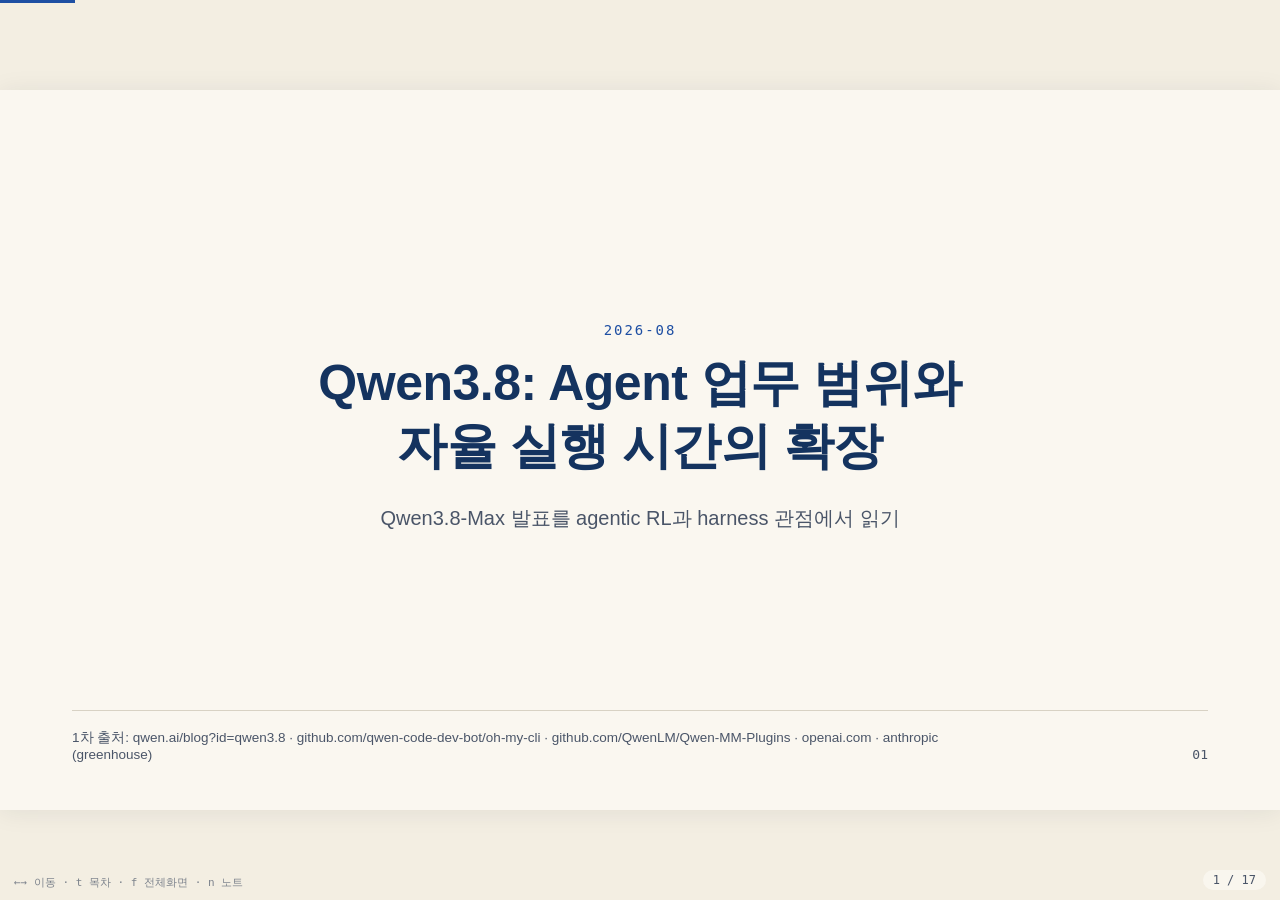
==== commit 1937bb29: "Open questions 슬라이드 제거 (전체 목록은 appendix G 유지), 23분 구성 Co-Authored-By: Claude Fable 5 <noreply@anthro" ====
--- a/docs/index.html
+++ b/docs/index.html
@@ -32,7 +32,7 @@
   </div>
   <aside class="notes">
     <p><b>1분.</b> 훅: "Qwen3.8 발표에서 benchmark 표보다 오래 기억에 남는 건, 16일 동안 사람 개입 없이 CLI 제품을 유지보수한 저장소와 500턴짜리 칩 설계 trajectory다."</p>
-    <p>오늘 발표는 리뷰가 아니라 해석이다: 이 발표가 agentic RL과 harness 관점에서 무엇을 의미하는가. 공식 주장과 발표자 해석을 색으로 구분해 두었다(파랑=Qwen 공식, 주황=해석).</p>
+    <p>오늘 발표는 리뷰가 아니라 해석이다: 이 발표가 agentic RL과 harness 관점에서 무엇을 의미하는가. 공식 주장 인용은 파란 인용 박스로 표시했고, 해석은 구두로 전달한다.</p>
   </aside>
 </section>
 
@@ -54,27 +54,24 @@
       <div>
         <h3>Qwen3.8 발표의 서사</h3>
         <ul>
-          <li>16일 자율 운영된 실제 GitHub 프로젝트 <span class="ev l2">repo 확인</span></li>
-          <li>125시간 논문 재현·개선 run <span class="ev l1">공식 주장</span></li>
-          <li>500-turn 칩 설계 trajectory <span class="ev l1">공식 주장</span></li>
+          <li>16일 자율 운영된 실제 GitHub 프로젝트</li>
+          <li>125시간 논문 재현·개선 run</li>
+          <li>500-turn 칩 설계 trajectory</li>
           <li>RL environment scaling 방법론 자체를 서술</li>
         </ul>
       </div>
     </div>
     <div class="card" style="font-size:15.5px; padding:10px 18px; margin-bottom:10px">
-      <strong>Model 기본 사항</strong> — Qwen3.8-Max: 2.4T params (95B active) <span class="ev l1">공식</span> ·
+      <strong>Model 기본 사항</strong> — Qwen3.8-Max: 2.4T params (95B active) ·
       Qwen-Max급 최초 open weights ("next week" 예고, 발표 시점 미공개) · 1M context는 본문이 아닌
       Codex/OpenClaw config snippet에서만 확인 · tech report/model card 없음 (2026-08-07 기준)
     </div>
-    <div class="interp">
-      Frontier 경쟁이 "답변 품질"에서 "검증 가능한 feedback loop 안에서 얼마나 복잡한 일을
-      얼마나 오래 자율적으로 끝내는가"로 확장되고 있다.
-    </div>
   </div>
   <div class="footer"><span class="src">"Qwen3.8-Max: A New Bar for Coding and Cowork" — qwen.ai/blog?id=qwen3.8, 2026-08-03 발표, 2026-08-07 열람</span><span class="pagenum">02</span></div>
   <aside class="notes">
     <p><b>1.5분.</b> 청중이 이미 아는 것(벤치마크 릴리스의 전형적 구조)은 왼쪽 열로 한 문장에 처리. 오른쪽 열의 세 사례가 오늘 발표의 뼈대라고 예고.</p>
-    <p>주의: "Qwen3.8이 최고 모델"이라는 주장을 하려는 게 아님을 명시. 증거 수준 배지 체계(공식 주장/repo 확인/해석)를 여기서 소개.</p>
+    <p>주의: "Qwen3.8이 최고 모델"이라는 주장을 하려는 게 아님을 명시.</p>
+    <p>구두 해석: Frontier 경쟁이 "답변 품질"에서 "검증 가능한 feedback loop 안에서 얼마나 복잡한 일을 얼마나 오래 자율적으로 끝내는가"로 확장되고 있다.</p>
   </aside>
 </section>
 
@@ -87,7 +84,7 @@
       <div class="card" style="border-top:4px solid var(--line)">
         <h3 style="color:var(--ink-soft)">Model architecture — 새것 없음</h3>
         <ul style="font-size:18px">
-          <li>"Built upon the architectural foundation of Qwen 3.5" <span class="ev l1">공식</span></li>
+          <li>"Built upon the architectural foundation of Qwen 3.5"</li>
           <li>2.4T params (95B active)로 scale</li>
           <li>새 아키텍처 요소 발표 없음 · tech report 없음</li>
         </ul>
@@ -108,11 +105,6 @@
           <li>500-turn 칩 설계</li>
         </ul>
       </div>
-    </div>
-    <div class="interp" style="margin-top:8px">
-      이 RL 학습의 목적은 결국 <strong>inference-time harness를 잘 쓰는 모델</strong>을 만드는 것이다.
-      Qwen3.8의 새로움은 model architecture가 아니라, 얼마나 다양한 environment에서 RL을 돌렸는가와
-      그 결과를 얼마나 긴 자율 실행으로 보여주는가에 있다.
     </div>
   </div>
   <div class="footer"><span class="src">"Built upon the architectural foundation of Qwen 3.5, Qwen 3.8-Max scales to 2.4 trillion parameters" — Qwen3.8 blog</span><span class="pagenum">03</span></div>
@@ -153,10 +145,6 @@
         </div>
         <p style="font-size:17px; margin-top:10px; color:var(--ink-soft)">이 loop에서는 일반적으로 <strong>model weight가 업데이트되지 않는다</strong>.</p>
       </div>
-    </div>
-    <div class="interp">
-      "한 번의 500-turn trajectory 안에서 결과가 좋아졌다"는 것은 closed-loop <strong>in-context adaptation</strong>을
-      보여준다. 그 자체로 실행 중 model weight가 온라인 업데이트됐다는 뜻은 아니다.
     </div>
   </div>
   <div class="footer"><span class="src">loop 구조: Qwen3.8 blog 서술 기반 발표자 재구성</span><span class="pagenum">04</span></div>
@@ -230,7 +218,7 @@
   <div class="slide-body">
     <div class="cols">
       <div>
-        <h3 style="color:var(--teal)">Qwen이 주장하는 것 <span class="ev l1">공식</span></h3>
+        <h3 style="color:var(--teal)">Qwen이 주장하는 것</h3>
         <ul style="font-size:18px">
           <li>"jointly scaling RL environments and compute" → "general working competence"를 QwenWork · Claude Code · Codex · OpenClaw · Hermes에서 "uniformly" 향상</li>
           <li>Task/Workspace/Harness 독립 축 — 환경마다 개별 구축 없이 조합으로 확장 ("compounds combinatorially")</li>
@@ -241,7 +229,7 @@
         </figure>
       </div>
       <div>
-        <h3 style="color:var(--red)">공식 자료로 확인 안 되는 것 <span class="ev open">미공개</span></h3>
+        <h3 style="color:var(--red)">공식 자료로 확인 안 되는 것</h3>
         <ul style="font-size:19px">
           <li>전체 task × workspace × harness 조합의 학습 matrix</li>
           <li>harness별 sampling 비율 · trajectory 수</li>
@@ -251,16 +239,11 @@
         </ul>
       </div>
     </div>
-    <div class="interp">
-      가장 정확한 요약: "task·workspace·harness를 분리 가능한 축으로 만들고 <strong>다양한 조합에서</strong>
-      rollout을 생성하는 방향으로 확장했다고 주장한다. 전수 학습 matrix와 비율은 공개하지 않았다."
-      — 여러 harness에서 성능이 비슷하다는 결과는 harness-invariant policy의 증거일 수도,
-      비슷한 affordance를 가진 scaffold에서 평가됐다는 뜻일 수도 있다.
-    </div>
   </div>
   <div class="footer"><span class="src">Qwen3.8 blog 본문·각주 대조, 2026-08-07 · harness별 평가 설정 → Appendix A</span><span class="pagenum">06</span></div>
   <aside class="notes">
     <p><b>2분.</b> 이 슬라이드가 발표의 지적 성실성을 보여주는 곳. harness가 바뀌면 무엇이 달라지는지(tool schema, compaction, retry policy, budget) 구두로 3~4개만 예시.</p>
+    <p>구두 요약: "task·workspace·harness를 분리 가능한 축으로 만들고 다양한 조합에서 rollout을 생성하는 방향으로 확장했다고 주장한다. 전수 학습 matrix와 비율은 공개하지 않았다."</p>
     <p>질문 던지기: "여러 harness에서 비슷한 성능 = model이 harness-invariant인가, scaffold들이 서로 닮았기 때문인가?" — 통제 실험(같은 model, harness만 교체) 공개 여부는 Appendix open questions.</p>
   </aside>
 </section>
@@ -272,7 +255,7 @@
   <div class="slide-body">
     <div class="cols">
       <div>
-        <h3>Universal reward system <span class="ev l1">공식</span></h3>
+        <h3>Universal reward system</h3>
         <ul style="font-size:18px">
           <li><strong>Execution-based checking</strong> — test·실행 결과</li>
           <li><strong>Rubric-conditioned adjudication</strong> — text 및 rendered visual output 평가</li>
@@ -283,11 +266,11 @@
           난점: normalization · sparsity · judge bias · correlated error · <strong>reward hacking</strong>.
           aggregation formula 미공개 — 수식을 지어내지 않는다. reward hacking 인지의 공식 증거:
           NL2Repo 각주 "To prevent reward hacking, we disable Bash commands … such as pip download,
-          pip install, and git clone" <span class="ev l1">공식</span>
+          pip install, and git clone"
         </p>
       </div>
       <div>
-        <h3>Online data balancer <span class="ev l1">공식</span></h3>
+        <h3>Online data balancer</h3>
         <div class="claim" style="font-size:16px; margin-top:0">
           "shapes every batch to keep its distribution over <strong>tasks, difficulty, workspaces, and
           harnesses</strong> highly balanced, suppressing inter-batch gradient variance"
@@ -334,23 +317,17 @@
           <div class="tile"><div class="num">127</div><div class="lbl">PRs</div></div>
           <div class="tile"><div class="num">151</div><div class="lbl">issues</div></div>
         </div>
-        <p style="font-size:14px; color:var(--ink-soft); margin-top:6px">수치 기준일 2026-07-30 (Qwen 공식) <span class="ev l1">공식</span> · GitHub API 대조 2026-08-07: <strong>세 수치 모두 정확히 일치</strong> (created&lt;2026-07-31 필터) <span class="ev l2">repo 확인</span> · 현재 676 commits / 322 PRs / 388 issues, 계속 진행 중</p>
+        <p style="font-size:14px; color:var(--ink-soft); margin-top:6px">수치 기준일 2026-07-30 (Qwen 공식) · GitHub API 대조 2026-08-07: <strong>세 수치 모두 정확히 일치</strong> (created&lt;2026-07-31 필터) · 현재 676 commits / 322 PRs / 388 issues, 계속 진행 중</p>
       </div>
       <div style="flex:1; display:flex; flex-direction:column; min-height:0">
         <figure style="flex:1; min-height:0; display:flex; flex-direction:column; justify-content:center">
-          <video controls preload="metadata" style="width:100%; aspect-ratio:16/9; object-fit:contain; background:#000">
+          <video controls preload="metadata" poster="assets/oh-my-cli/video-poster.png" style="width:100%; aspect-ratio:16/9; object-fit:contain; background:#000">
             <source src="assets/oh-my-cli/autonomous-run.mp4" type="video/mp4">
           </video>
           <figcaption>Qwen 공식 영상 ("10+ day long-horizon autonomous coding run") ·
             <a href="assets/oh-my-cli/autonomous-run.mp4" target="_blank">새 창에서 크게 열기</a> ·
             <a href="https://github.com/qwen-code-dev-bot/oh-my-cli">github.com/qwen-code-dev-bot/oh-my-cli</a></figcaption>
         </figure>
-        <div class="interp" style="font-size:15px; margin-bottom:0">
-          장기 실행을 <strong>가능하게 하는</strong> state·dispatch·verification·recovery 기계장치
-          (<code>AUTONOMY.md</code>, <code>.autonomy/</code>, agent-ready/active/blocked label)가 함께 있는 사례.
-          단, harness 규칙 수정은 <strong>agent가 issue로 제안 → 사람 maintainer가 반영</strong> —
-          완전한 자기수정이 아니다. <span class="ev l2">repo 확인</span>
-        </div>
       </div>
     </div>
   </div>
@@ -386,8 +363,8 @@
           <div class="tile"><div class="num">+2.7</div><div class="lbl">AIME24 vs 원 논문 방법</div></div>
         </div>
         <ul style="font-size:17.5px; margin-top:12px">
-          <li>~37시간: 원 논문 six main findings 재현 — 논문 방법이 random 대비 AIME24 +7.7% <span class="ev l1">공식</span></li>
-          <li>~88시간: "four rounds"에 걸쳐 자체 개선 아이디어 18개 — 49.58% → 52.29% (+2.71) <span class="ev l1">공식</span></li>
+          <li>~37시간: 원 논문 six main findings 재현 — 논문 방법이 random 대비 AIME24 +7.7%</li>
+          <li>~88시간: "four rounds"에 걸쳐 자체 개선 아이디어 18개 — 49.58% → 52.29% (+2.71)</li>
           <li>~7,600 LoC · <strong>1,100+ actions</strong> · 시작 조건 "nothing but the paper and a set of GPUs"</li>
         </ul>
       </div>
@@ -401,7 +378,7 @@
         </ul>
         <p style="font-size:15.5px; color:var(--ink-soft); margin-top:8px">
           과장 주의: 새 일반 이론의 발견이 아니라 <strong>특정 experimental setup 안에서의 개선</strong>.
-          독립 재현은 미확인 <span class="ev open">미검증</span>. 긴 실행 시간 ≠ 연구 신뢰성.
+          독립 재현은 미확인. 긴 실행 시간 ≠ 연구 신뢰성.
         </p>
       </div>
     </div>
@@ -478,14 +455,9 @@
       </svg>
     </div>
     <div class="cols" style="flex:0.6; gap:24px">
-      <div class="interp" style="font-size:16.5px; margin:0">
-        최대 개선은 syntax fix가 아니라 <strong>algorithm/datapath 수준의 rewrite</strong>(turn 22 — 한 번의
-        결정으로 6,288 gates, 전체 감소량의 80%+ <span class="ev l1" style="vertical-align:0">공식</span>)에서
-        나왔다. 후반 250턴도 local optimization이 지속 — 긴 tail이 실제로 유효했다.
-      </div>
       <div class="card" style="font-size:16.5px; margin:0">
         harness는 source·logs·metrics·평가 이력을 장기간 유지해야 했고, model은 이전 실패와
-        설계 결정을 context/외부 state로 재참조해야 했다. 13개 major milestone <span class="ev l1">공식</span>
+        설계 결정을 context/외부 state로 재참조해야 했다. 13개 major milestone
       </div>
     </div>
   </div>
@@ -541,7 +513,7 @@
       </div>
     </div>
   </div>
-  <div class="footer"><span class="src">수치: Qwen3.8 blog <span class="ev l1" style="vertical-align:0">공식</span> · 단계 구분: 발표자 정리</span><span class="pagenum">13</span></div>
+  <div class="footer"><span class="src">수치: Qwen3.8 blog · 단계 구분: 발표자 정리</span><span class="pagenum">13</span></div>
   <aside class="notes">
     <p><b>1.5분.</b> 인터랙티브 시각화는 블로그 칩 섹션의 공식 iframe embed("Neon Glass Chip City")의 로컬 사본 — 자기완결형 HTML이라 오프라인 동작, milestone별 gate 수·종류 HUD 포함. 발표 시 milestone 한두 개만 넘겨 보여주기(전체 탐색은 Q&A용, "새 창에서 크게 열기" 링크). WebGL이 안 되는 환경이면 HUD 카드만 떠도 수치는 전달됨. PDF 출력 시에는 die 비교 그림으로 자동 대체.</p>
     <p>오른쪽 단계 리스트에서 "✓/✗ 경계"를 명확히 — 이 발표에서 가장 중요한 증거-수준 구분. "fully guaranteed" 인용을 읽고, sign-off 관점에서 왜 과한지 한 문장으로.</p>
@@ -555,29 +527,26 @@
   <div class="slide-body">
     <div class="cols" style="gap:20px">
       <div class="card" style="border-top:4px solid var(--blue)">
-        <h3>Qwen <span class="ev l2">공개 demo</span></h3>
+        <h3>Qwen — 공개 demo</h3>
         <p style="font-size:17px">open-source EDA 환경에서 agent가 RTL·physical design을 최적화한 demonstration</p>
       </div>
       <div class="card" style="border-top:4px solid var(--teal)">
-        <h3>Anthropic <span class="ev l1">채용 신호</span></h3>
+        <h3>Anthropic — 채용 신호</h3>
         <figure><img src="assets/anthropic/job-posting-title.png" alt="Anthropic 공식 채용공고: Research Engineer, Chip Design RL" style="max-height:150px" onerror="this.style.display='none'">
         <figcaption style="font-size:11.5px">공식 채용 페이지 캡처 2026-08-07 (전체: appendix)</figcaption></figure>
         <p style="font-size:15.5px">"advance our models' ability to design silicon" — agentic RTL generation · (formal 포함) design verification · physical design optimization · EDA-tool latency · proxy rewards · production training runs. tape-out 경험을 good-fit으로 명시. $500K–850K.</p>
       </div>
       <div class="card" style="border-top:4px solid var(--amber)">
-        <h3>OpenAI Jalapeño <span class="ev l4">tape-out</span></h3>
+        <h3>OpenAI Jalapeño — tape-out</h3>
         <figure><img src="assets/openai/wafer.jpg" alt="OpenAI·Broadcom 경영진이 Jalapeño 웨이퍼를 들고 있는 공식 사진" style="max-height:168px" onerror="this.style.display='none'">
         <figcaption style="font-size:11.5px">OpenAI 공식 발표 사진, 2026-06-24</figcaption></figure>
         <p style="font-size:14.5px">Broadcom·Celestica와 첫 "Intelligence Processor" — design→tape-out "just nine months". engineering sample이 ML workload 실행 중. <strong>AI 기여는 "accelerate parts of the design" 한 구절뿐</strong> — 범위 미공개, 성능 측정 중.</p>
       </div>
     </div>
-    <div class="interp" style="font-size:18px">
-      세 사례의 증거 수준은 다르지만, AI model을 EDA tool과 verifier가 있는 폐루프에 연결해
-      chip-design workflow를 가속하려는 방향은 공통적이다.
-    </div>
   </div>
   <div class="footer"><span class="src">openai.com/index/openai-broadcom-jalapeno-inference-chip · job-boards.greenhouse.io/anthropic/jobs/5231612008 (2026-08-07 열람)</span><span class="pagenum">14</span></div>
   <aside class="notes">
+    <p>구두 마무리: 세 사례의 증거 수준은 다르지만, AI model을 EDA tool과 verifier가 있는 폐루프에 연결해 chip-design workflow를 가속하려는 방향은 공통적이다.</p>
     <p><b>1.5분.</b> 세 열을 같은 무게로 취급하지 않기 — Qwen=demo, Anthropic=채용 신호, OpenAI=실제 산업 tape-out(단 AI 기여도는 불투명). Jalapeño의 최종 성능은 미공개, technical report는 추후 공개 예정.</p>
   </aside>
 </section>
@@ -623,7 +592,7 @@
       </div>
     </div>
   </div>
-  <div class="footer"><span class="src">github.com/QwenLM/Qwen-MM-Plugins (README, 2026-08-07 열람) · capability별 tool 수·지원 harness → Appendix F</span><span class="pagenum">15</span></div>
+  <div class="footer"><span class="src"><a href="https://github.com/QwenLM/Qwen-MM-Plugins">github.com/QwenLM/Qwen-MM-Plugins</a> (README, 2026-08-07 열람) · capability별 tool 수·지원 harness → Appendix F</span><span class="pagenum">15</span></div>
   <aside class="notes">
     <p><b>1.5분.</b> 핵심 구분: Qwen3.8-Max weight(학습된 policy)와 Qwen-MM-Plugins(외부 확장 레이어)는 다르다. plugin 저장소에는 Qwen3.8·RL 언급이 전혀 없고(직접 확인), 이 plugin이 RL training 환경에 쓰였다는 공식 근거도 없다. 확인된 접점은 하나: LVBench/EgoLife 벤치마크 각주의 "a memory system built with Qwen-MM-Plugins" — 즉 <b>평가</b>에 쓰였다는 것.</p>
     <p>정직한 수치 하나(질문 대비): RecreationBench에서 Qwen3.8-Max 51.7 &lt; Fable5 56.1 — Qwen 스스로 공개한 열세 항목.</p>
@@ -649,7 +618,7 @@
         </ul>
       </div>
       <div>
-        <h3 style="color:var(--red)">아직 검증되지 않은 것 <span class="ev open">미검증</span></h3>
+        <h3 style="color:var(--red)">아직 검증되지 않은 것</h3>
         <ul style="font-size:18px">
           <li>실제 third-party adoption · 장기 유지보수</li>
           <li>Qwen/DashScope 종속성 · 타 model에서의 성능</li>
@@ -660,15 +629,11 @@
         </ul>
       </div>
     </div>
-    <div class="interp" style="font-size:17.5px">
-      아키텍처적 영향 가능성은 크다 — 멀티모달 능력을 특정 UI나 model endpoint에 가두지 않고 portable
-      harness capability로 패키징하기 때문이다. 다만 프로젝트가 새로워 생태계 채택과 production 안정성은
-      아직 검증 단계다. (GitHub stars ≠ 기술적 영향력)
-    </div>
   </div>
   <div class="footer"><span class="src">repo stats(별점·기여자 등)는 sources 페이지에 조회 날짜와 함께 기록</span><span class="pagenum">16</span></div>
   <aside class="notes">
     <p><b>1.5분.</b> "이미 표준이 됐다"고 말하지 않기. 좌우 균형이 이 슬라이드의 메시지 그 자체.</p>
+    <p>구두 평가: 아키텍처적 영향 가능성은 크다 — 멀티모달 능력을 특정 UI나 model endpoint에 가두지 않고 portable harness capability로 패키징하기 때문. 다만 프로젝트가 새로워 생태계 채택과 production 안정성은 검증 단계 (GitHub stars ≠ 기술적 영향력).</p>
   </aside>
 </section>
 
@@ -702,51 +667,6 @@
   </aside>
 </section>
 
-<!-- ═══════════ 18. 공개되지 않은 것 ═══════════ -->
-<section class="slide" data-title="공개되지 않은 것과 한계">
-  <div class="kicker">Open questions</div>
-  <h2>Qwen 발표가 남긴 것 — 물어야 할 질문들</h2>
-  <div class="slide-body">
-    <div class="cols" style="gap:24px">
-      <div>
-        <h3>RL environment · reward</h3>
-        <ul style="font-size:17px">
-          <li>environment reset·determinism 확보 방법</li>
-          <li>evaluator 수정을 통한 reward hacking 방지</li>
-          <li>task 간 reward scale normalization</li>
-          <li>model judge와 executable verifier의 calibration</li>
-        </ul>
-      </div>
-      <div>
-        <h3>Harness · evaluation</h3>
-        <ul style="font-size:17px">
-          <li>같은 model·task에서 harness만 바꾼 통제 실험 유무</li>
-          <li>harness별 timeout·token budget 통일 여부</li>
-          <li>retry policy: model에 학습됐나, scaffold 구현인가</li>
-          <li>multi-day 사례의 <strong>실패율</strong> · 총 token/GPU 비용</li>
-          <li>"human intervention 없음"의 정확한 정의</li>
-        </ul>
-      </div>
-      <div>
-        <h3>MM-Plugins</h3>
-        <ul style="font-size:17px">
-          <li>native vision과 plugin tool vision의 routing 기준</li>
-          <li>타 model provider에서의 동작 동일성</li>
-          <li>plugin 증가에 따른 tool-selection complexity</li>
-        </ul>
-      </div>
-    </div>
-    <p style="font-size:16px; color:var(--ink-soft); margin-top:10px">
-      성공 사례 공개만으로는 전체 실패율을 알 수 없다. environment와 verifier 구축에 든 사람의 비용도 미공개.
-      전체 질문 목록(25+) → Appendix G
-    </p>
-  </div>
-  <div class="footer"><span class="src">모두 공식 자료 기준 미공개 항목 — 추정으로 채우지 않음</span><span class="pagenum">18</span></div>
-  <aside class="notes">
-    <p><b>1분.</b> 이 슬라이드는 비판이 아니라 "다음에 볼 것"의 목록. Q&A에서 깊은 질문이 나오면 여기와 Appendix G로 돌아온다.</p>
-  </aside>
-</section>
-
 <!-- ═══════════ 19. 결론 ═══════════ -->
 <section class="slide" data-title="결론">
   <div class="kicker">Conclusion</div>
@@ -759,7 +679,7 @@
       3 · 칩 설계는 검증 가능한 폐루프 덕에 적합한 domain이지만, open-source 45nm flow와
       production tape-out 사이의 간극은 크다.
     </p>
-    <div class="interp" style="max-width:1080px; margin-top:18px; text-align:left; font-size:16.5px">
+    <div style="max-width:1080px; margin-top:18px; text-align:left; font-size:17px; line-height:1.6; border-top:2px solid var(--line); padding-top:16px">
       Qwen3.8 발표에서 가장 중요한 것은 또 하나의 더 큰 모델이 아니라, <strong>현실 업무를 rollout 가능하고
       reward 가능한 environment로 바꾸면 agent의 자율 수행 범위를 며칠 단위까지 확장할 수 있다는
       시스템적 가설</strong>이다. Qwen-MM-Plugins는 같은 방향을 multimodal domain으로 확장한다 —
@@ -770,7 +690,7 @@
   <div class="footer"><span class="src">발표자: jayeon.yoo · 전체 출처 및 evidence matrix: sources 페이지</span><span class="pagenum">19</span></div>
   <aside class="notes">
     <p><b>1분.</b> 결론은 "Qwen이 최고"가 아니라 시스템적 가설. multi-harness 주장은 중요한 방향이지만 training matrix 미공개라는 단서를 마지막으로 한 번 더.</p>
-    <p>Q&A 예상 질문 10개와 답변 초안은 appendix.html 하단.</p>
+    <p>Q&A 예상 질문 10개와 답변 초안은 appendix H. 미공개 항목·open questions 전체 목록(29개)은 appendix G — "실패율은?", "reward hacking 방지는?" 같은 질문이 오면 여기로.</p>
   </aside>
 </section>
 
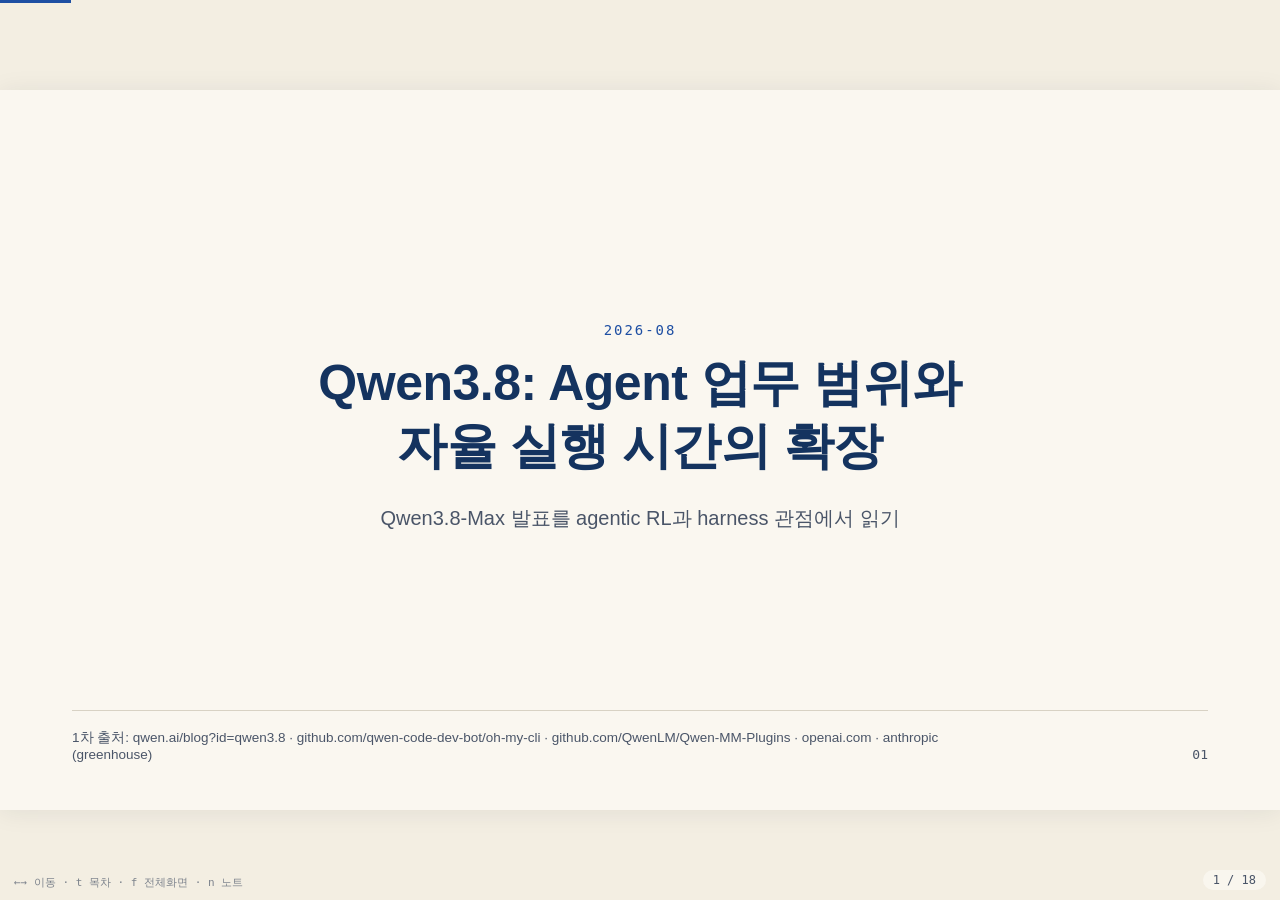
==== commit 0912474d: "LongHorizon-Harness 슬라이드 추가 (MEA loop, harness-only 개선 수치, GitHub·arXiv 링크) Co-Authored-By: Claude F" ====
--- a/docs/index.html
+++ b/docs/index.html
@@ -383,7 +383,7 @@
       </div>
     </div>
   </div>
-  <div class="footer"><span class="src">Qwen3.8 blog · 대상 논문: <strong>arXiv 2605.22389</strong> "Unified Data Selection for LLM Reasoning" (Li et al., 2026-05 — HES metric, AIME24/25 평가). 사전에 받은 후보 ID 2608.01964는 다른 논문(LongHorizon-Harness)으로 확인 — 검증 상세는 sources</span><span class="pagenum">10</span></div>
+  <div class="footer"><span class="src">Qwen3.8 blog · 대상 논문: <strong>arXiv 2605.22389</strong> "Unified Data Selection for LLM Reasoning" (Li et al., 2026-05 — HES metric, AIME24/25 평가)</span><span class="pagenum">10</span></div>
   <aside class="notes">
     <p><b>2분.</b> 재현(37h)과 개선(88h)의 비율이 흥미로운 포인트 — 재현은 결정적 verifier(원 논문 수치)가 있어 빠르고, 개선은 탐색이라 느리다.</p>
     <p>Round별 결과(질문 대비): ① difficulty-split +0.84 → 50.42% ② entropy–score-gap weighting +2.09 → 51.67% ③ selection width tuning +1.67 → 51.25% ④ "nhighgate"(hard decision point 수 세기) +2.71 → 52.29%. base model은 Qwen3-8B fine-tuning.</p>
@@ -667,29 +667,77 @@
   </aside>
 </section>
 
+<!-- ═══════════ LongHorizon-Harness ═══════════ -->
+<section class="slide" data-title="LongHorizon-Harness — harness 쪽에서의 접근">
+  <div class="kicker">Related work — 반대 방향에서 온 같은 결론</div>
+  <h2>LongHorizon-Harness: model은 그대로, state·verification을 harness로</h2>
+  <div class="slide-body">
+    <div class="cols">
+      <div style="flex:1.1">
+        <p style="font-size:17px; margin-bottom:12px">Qwen3.8이 <strong>model을 environment에 맞춰 RL 학습</strong>시키는 접근이라면,
+        이 프로젝트는 model weight를 건드리지 않고 <strong>long-horizon 실행을 세 역할로 분해한 harness</strong>다 — Manage–Execute–Audit loop.</p>
+        <div class="card" style="border-left:4px solid var(--blue); margin-bottom:10px; padding:12px 18px">
+          <h3 style="margin-bottom:4px">Manager</h3>
+          <p style="font-size:16px">원래 목표·<strong>검증된</strong> 진행 상태·다음 단계를 유지하고 subtask를 선택</p>
+        </div>
+        <div class="card" style="border-left:4px solid var(--teal); margin-bottom:10px; padding:12px 18px">
+          <h3 style="margin-bottom:4px">Executor — 매 라운드 fresh context</h3>
+          <p style="font-size:16px">누적된 오류·긴 이력 없이, 명확히 정의된 task 하나만 수행</p>
+        </div>
+        <div class="card" style="border-left:4px solid var(--amber); padding:12px 18px">
+          <h3 style="margin-bottom:4px">Auditor — 읽기 전용 독립 검증</h3>
+          <p style="font-size:16px">파일·인터페이스·로그·테스트를 실제 환경에서 검사 — <strong>검증을 통과한 결과만 persistent task state에 기록</strong></p>
+        </div>
+      </div>
+      <div>
+        <h3>같은 model, harness만 교체했을 때</h3>
+        <table style="font-size:16.5px">
+          <tr><th>Benchmark</th><th>기본 실행</th><th>MEA harness</th></tr>
+          <tr><td>WeaveBench (114 tasks)</td><td>51.8%</td><td><strong>80.7%</strong> (+28.9)</td></tr>
+          <tr><td>Terminal-Bench 2.1</td><td>69.7%</td><td><strong>77.2%</strong></td></tr>
+          <tr><td>OSWorld 2.0</td><td>2.8%</td><td><strong>8.3%</strong> (3×)</td></tr>
+          <tr><td>OSWorld 2.0 (Opus 4.7)</td><td>20.0%</td><td><strong>34.3%</strong></td></tr>
+        </table>
+        <p style="font-size:14px; color:var(--ink-soft); margin-top:6px">위 3행은 Qwen3.7-Plus 기준 (논문 수치). backend-agnostic — Claude Code·Codex 등을 AgentAdapter로 교체 장착</p>
+        <p style="font-size:16.5px; margin-top:14px">Auditor는 곧 <strong>inference-time verifier</strong>다 — 검증 가능한 feedback loop라는 같은 구조를, RL 없이 harness 설계만으로 세운 사례.</p>
+      </div>
+    </div>
+  </div>
+  <div class="footer"><span class="src"><a href="https://github.com/AMAP-ML/LongHorizon-Harness">github.com/AMAP-ML/LongHorizon-Harness</a> (MIT, 330 stars) · <a href="https://arxiv.org/abs/2608.01964">arXiv 2608.01964</a> "LongHorizon-Harness: Advancing Long-Horizon Agents for Real-World Tasks" (Ma et al., 2026-08-03) · 2026-08-07 열람</span><span class="pagenum">17</span></div>
+  <aside class="notes">
+    <p><b>1분.</b> 위치가 중요: Qwen3.8과 "다른" 프로젝트지만 결론이 같다 — long-horizon capability는 시스템 속성이라는 것. Qwen은 training(RL environment) 쪽에서, 이쪽은 inference harness 쪽에서 같은 지점에 도달.</p>
+    <p>구두 포인트: "executor를 매번 fresh하게"가 핵심 설계 — 긴 context에 오류가 누적되는 대신, 상태는 Manager의 검증된 task state 파일에만 산다. oh-my-cli의 lease·상태 기계와 정확히 같은 문제의식. Auditor가 검증한 것만 상태에 들어간다는 규칙은 universal reward system의 inference-time 버전.</p>
+    <p>수치 주의: 논문 자체 평가이며(독립 재현 미확인), OSWorld 2.0은 절대값이 낮은(2.8→8.3%) 어려운 벤치마크라 배율이 커 보이는 것.</p>
+  </aside>
+</section>
+
 <!-- ═══════════ 19. 결론 ═══════════ -->
 <section class="slide" data-title="결론">
   <div class="kicker">Conclusion</div>
   <div class="slide-body center">
-    <p class="statement" style="font-size:27px; text-align:left; max-width:1080px; line-height:1.5">
-      1 · Long-horizon capability는 model 단독 속성이 아니다 —<br>
-      <span style="font-family:var(--mono); font-size:19px; color:var(--blue)">Model × Harness reliability × Environment quality × Verifier coverage × State management × Compute budget</span><br>
-      2 · Agentic RL의 핵심 자산은 task text가 아니라 <span class="hl">학습 가능한 업무 환경</span>이다 —
-      executable workspace · toolchain · verifier · reset · failure trajectory.<br>
-      3 · 칩 설계는 검증 가능한 폐루프 덕에 적합한 domain이지만, open-source 45nm flow와
-      production tape-out 사이의 간극은 크다.
-    </p>
-    <div style="max-width:1080px; margin-top:18px; text-align:left; font-size:17px; line-height:1.6; border-top:2px solid var(--line); padding-top:16px">
-      Qwen3.8 발표에서 가장 중요한 것은 또 하나의 더 큰 모델이 아니라, <strong>현실 업무를 rollout 가능하고
-      reward 가능한 environment로 바꾸면 agent의 자율 수행 범위를 며칠 단위까지 확장할 수 있다는
-      시스템적 가설</strong>이다. Qwen-MM-Plugins는 같은 방향을 multimodal domain으로 확장한다 —
-      보고, 행동하고, 결과를 다시 검증하는 harness를 만들려는 시도다.
-    </div>
-    <p style="margin-top:16px; font-size:16px; color:var(--ink-soft)">Q&amp;A — 출처: sources.html · 상세: appendix.html</p>
+    <div style="max-width:980px; text-align:left; display:flex; flex-direction:column; gap:26px">
+      <p style="font-size:24px; line-height:1.5">
+        1 · Long-horizon capability는 model이 아니라 <strong>시스템의 속성</strong>이다<br>
+        <span style="font-family:var(--mono); font-size:16.5px; color:var(--blue)">Model × Harness × Environment × Verifier × State × Budget</span>
+      </p>
+      <p style="font-size:24px; line-height:1.5">
+        2 · Agentic RL의 핵심 자산은 <strong>학습 가능한 업무 환경</strong>이다<br>
+        <span style="font-size:17px; color:var(--ink-soft)">executable workspace · toolchain · verifier · reset 가능성</span>
+      </p>
+      <p style="font-size:24px; line-height:1.5">
+        3 · 칩 설계는 검증 가능한 폐루프라 적합한 domain이다<br>
+        <span style="font-size:17px; color:var(--ink-soft)">단, 공개 45nm flow와 production tape-out의 간극은 크다</span>
+      </p>
+      <p style="font-size:25px; line-height:1.5; font-weight:750; color:var(--blue-deep); border-top:2px solid var(--line); padding-top:24px">
+        현실 업무를 rollout 가능하고 reward 가능한 environment로 바꾸는 것 —<br>
+        그것이 자율 실행 시간을 며칠 단위로 늘린 방법이다.
+      </p>
+    </div>
   </div>
   <div class="footer"><span class="src">발표자: jayeon.yoo · 전체 출처 및 evidence matrix: sources 페이지</span><span class="pagenum">19</span></div>
   <aside class="notes">
     <p><b>1분.</b> 결론은 "Qwen이 최고"가 아니라 시스템적 가설. multi-harness 주장은 중요한 방향이지만 training matrix 미공개라는 단서를 마지막으로 한 번 더.</p>
+    <p>구두 마무리(슬라이드에서 뺀 문장): Qwen-MM-Plugins는 같은 방향을 multimodal domain으로 확장한다 — 보고, 행동하고, 결과를 다시 검증하는 harness를 만들려는 시도다.</p>
     <p>Q&A 예상 질문 10개와 답변 초안은 appendix H. 미공개 항목·open questions 전체 목록(29개)은 appendix G — "실패율은?", "reward hacking 방지는?" 같은 질문이 오면 여기로.</p>
   </aside>
 </section>
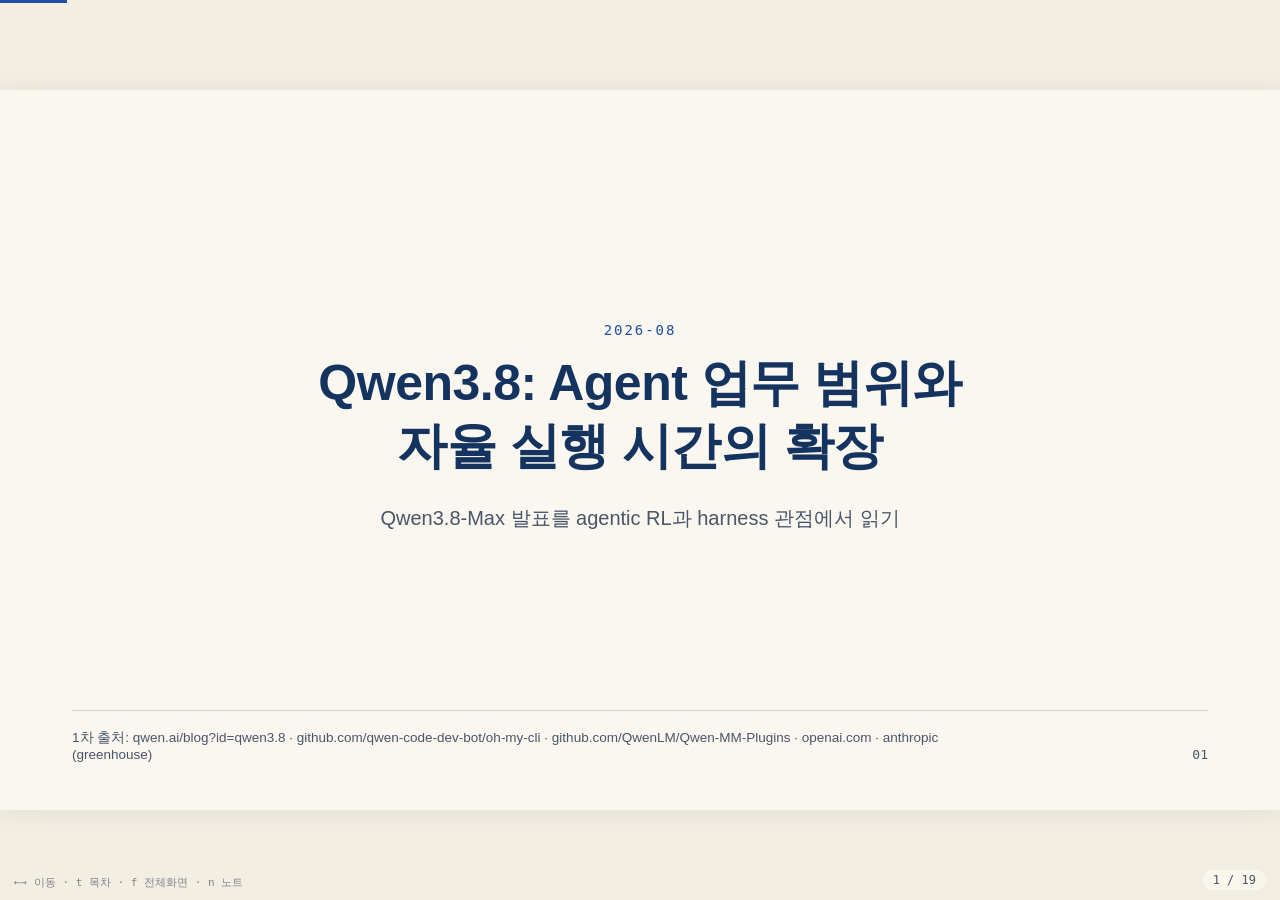
==== commit 5f760a98: "LongHorizon-Harness 보강: Alibaba 타 팀·330 stars 소개, Claude 비교 수치 표, 직접 실행 데모 슬라이드(CLI+dashboard 캡처) 추가" ====
--- a/docs/index.html
+++ b/docs/index.html
@@ -674,8 +674,10 @@
   <div class="slide-body">
     <div class="cols">
       <div style="flex:1.1">
-        <p style="font-size:17px; margin-bottom:12px">Qwen3.8이 <strong>model을 environment에 맞춰 RL 학습</strong>시키는 접근이라면,
-        이 프로젝트는 model weight를 건드리지 않고 <strong>long-horizon 실행을 세 역할로 분해한 harness</strong>다 — Manage–Execute–Audit loop.</p>
+        <p style="font-size:16.5px; margin-bottom:12px">Qwen을 만드는 <strong>Alibaba의 다른 팀</strong>(AMAP-ML · DreamX Team)이
+        2026-08-03 공개한 논문·프레임워크 — <strong>나흘 만에 330 stars</strong>.
+        Qwen3.8이 model을 environment에 맞춰 RL 학습시키는 접근이라면, 이쪽은 model weight를 건드리지 않고
+        <strong>long-horizon 실행을 세 역할로 분해한 harness</strong>다 — Manage–Execute–Audit loop.</p>
         <div class="card" style="border-left:4px solid var(--blue); margin-bottom:10px; padding:12px 18px">
           <h3 style="margin-bottom:4px">Manager</h3>
           <p style="font-size:16px">원래 목표·<strong>검증된</strong> 진행 상태·다음 단계를 유지하고 subtask를 선택</p>
@@ -691,15 +693,17 @@
       </div>
       <div>
         <h3>같은 model, harness만 교체했을 때</h3>
-        <table style="font-size:16.5px">
-          <tr><th>Benchmark</th><th>기본 실행</th><th>MEA harness</th></tr>
-          <tr><td>WeaveBench (114 tasks)</td><td>51.8%</td><td><strong>80.7%</strong> (+28.9)</td></tr>
-          <tr><td>Terminal-Bench 2.1</td><td>69.7%</td><td><strong>77.2%</strong></td></tr>
-          <tr><td>OSWorld 2.0</td><td>2.8%</td><td><strong>8.3%</strong> (3×)</td></tr>
-          <tr><td>OSWorld 2.0 (Opus 4.7)</td><td>20.0%</td><td><strong>34.3%</strong></td></tr>
+        <table style="font-size:15.5px">
+          <tr><th>Benchmark</th><th>Model</th><th>기본 harness</th><th>MEA</th></tr>
+          <tr><td rowspan="2">WeaveBench (114)</td><td>Qwen3.7-Plus</td><td>51.8 (Claude Code)</td><td><strong>80.7</strong></td></tr>
+          <tr><td>Opus 4.7</td><td>41.2 (Claude Code) · 35.1 (OpenClaw)</td><td>—</td></tr>
+          <tr><td>Terminal-Bench 2.1</td><td>Qwen3.7-Plus</td><td>69.7</td><td><strong>77.2</strong></td></tr>
+          <tr><td rowspan="2">OSWorld 2.0 (108)</td><td>Qwen3.7-Plus</td><td>2.8</td><td><strong>8.3</strong></td></tr>
+          <tr><td>Opus 4.7</td><td>13.9</td><td><strong>35.3</strong></td></tr>
         </table>
-        <p style="font-size:14px; color:var(--ink-soft); margin-top:6px">위 3행은 Qwen3.7-Plus 기준 (논문 수치). backend-agnostic — Claude Code·Codex 등을 AgentAdapter로 교체 장착</p>
-        <p style="font-size:16.5px; margin-top:14px">Auditor는 곧 <strong>inference-time verifier</strong>다 — 검증 가능한 feedback loop라는 같은 구조를, RL 없이 harness 설계만으로 세운 사례.</p>
+        <p style="font-size:13.5px; color:var(--ink-soft); margin-top:6px">논문·프로젝트 페이지 자체 평가 수치. backend-agnostic — Claude Code·Codex를 AgentAdapter로 장착</p>
+        <p style="font-size:16px; margin-top:10px">WeaveBench에서 <strong>Qwen3.7-Plus + MEA(80.7)가 Opus 4.7 + Claude Code(41.2)를 역전</strong> —
+        harness 설계가 model 격차를 뒤집은 사례. Auditor는 곧 <strong>inference-time verifier</strong>다.</p>
       </div>
     </div>
   </div>
@@ -707,7 +711,40 @@
   <aside class="notes">
     <p><b>1분.</b> 위치가 중요: Qwen3.8과 "다른" 프로젝트지만 결론이 같다 — long-horizon capability는 시스템 속성이라는 것. Qwen은 training(RL environment) 쪽에서, 이쪽은 inference harness 쪽에서 같은 지점에 도달.</p>
     <p>구두 포인트: "executor를 매번 fresh하게"가 핵심 설계 — 긴 context에 오류가 누적되는 대신, 상태는 Manager의 검증된 task state 파일에만 산다. oh-my-cli의 lease·상태 기계와 정확히 같은 문제의식. Auditor가 검증한 것만 상태에 들어간다는 규칙은 universal reward system의 inference-time 버전.</p>
-    <p>수치 주의: 논문 자체 평가이며(독립 재현 미확인), OSWorld 2.0은 절대값이 낮은(2.8→8.3%) 어려운 벤치마크라 배율이 커 보이는 것.</p>
+    <p>수치 주의: 논문 자체 평가이며(독립 재현 미확인), OSWorld 2.0은 절대값이 낮은(2.8→8.3%) 어려운 벤치마크라 배율이 커 보이는 것. Opus 4.7 OSWorld 수치는 출처 간 표기가 갈림 — abstract는 subset 기준 20.0→34.3, 프로젝트 페이지 표는 13.9→35.3(binary)·49.1→66.9(partial). 슬라이드에는 프로젝트 페이지 표를 실었고, 질문이 오면 "subset·metric 정의 차이"로 설명.</p>
+  </aside>
+</section>
+
+<!-- ═══════════ LongHorizon-Harness 직접 실행 ═══════════ -->
+<section class="slide" data-title="LongHorizon-Harness — 직접 실행해 본 결과">
+  <div class="kicker">Hands-on — 발표자 직접 실행, 2026-08-07</div>
+  <h2>명령 한 줄로 재현되는 Manage–Execute–Audit loop</h2>
+  <div class="slide-body">
+    <figure style="margin-bottom:8px">
+      <img src="assets/lh-harness/cli-run.jpg" alt="lh-harness run 명령 실행 화면" style="max-height:118px; width:auto">
+      <figcaption style="font-size:12.5px"><code>lh-harness run --task @task.md --dashboard --agent claude_code --model sonnet</code> — task 파일 하나로 시작, run별 workspace·log 자동 생성</figcaption>
+    </figure>
+    <div class="cols" style="min-height:0">
+      <div style="flex:1.5; min-width:0">
+        <figure style="height:100%; display:flex; flex-direction:column; justify-content:flex-start">
+          <img src="assets/lh-harness/dashboard.png" alt="LongHorizon-Harness 실시간 dashboard" style="max-height:255px; object-fit:contain">
+          <figcaption style="font-size:12.5px">실시간 dashboard — task: "빈 디렉터리에서 AI 뉴스 큐레이션 웹앱 만들기" (Claude Code + Sonnet 5)</figcaption>
+        </figure>
+      </div>
+      <div>
+        <h3 style="font-size:19px">화면에서 보이는 것</h3>
+        <ul style="font-size:15px">
+          <li><strong>Auditor의 tool call들</strong> — 디렉터리 트리·toolchain 버전·package.json 유효성을 실측 검사</li>
+          <li>판정 <code>Integrity: clean · Contract audit: aligned</code> — 통과한 것만 task state로</li>
+          <li>Round 2의 <strong>Manager</strong>가 다음 subtask 계획 — Executor는 매 라운드 fresh context</li>
+        </ul>
+      </div>
+    </div>
+  </div>
+  <div class="footer"><span class="src">발표자 로컬 실행 캡처 (macOS · Claude Code backend · claude-sonnet-5) · <a href="https://github.com/AMAP-ML/LongHorizon-Harness">github.com/AMAP-ML/LongHorizon-Harness</a></span><span class="pagenum">18</span></div>
+  <aside class="notes">
+    <p><b>1분.</b> 이 슬라이드의 힘: 논문 수치는 자체 평가지만, 이 화면은 발표자가 직접 재현한 것 — 설치부터 실행까지 명령 한 줄이었다는 점.</p>
+    <p>구두 연결: 대시보드의 audit 판정 문구가 앞 슬라이드의 "검증 통과한 것만 상태에 기록"의 실물. oh-my-cli(사례 1)의 lease·CI와 같은 문제의식이 다른 팀의 다른 구현으로 또 나타난다 — long-horizon의 공통 인프라 패턴이 수렴하고 있다는 신호.</p>
   </aside>
 </section>
 
